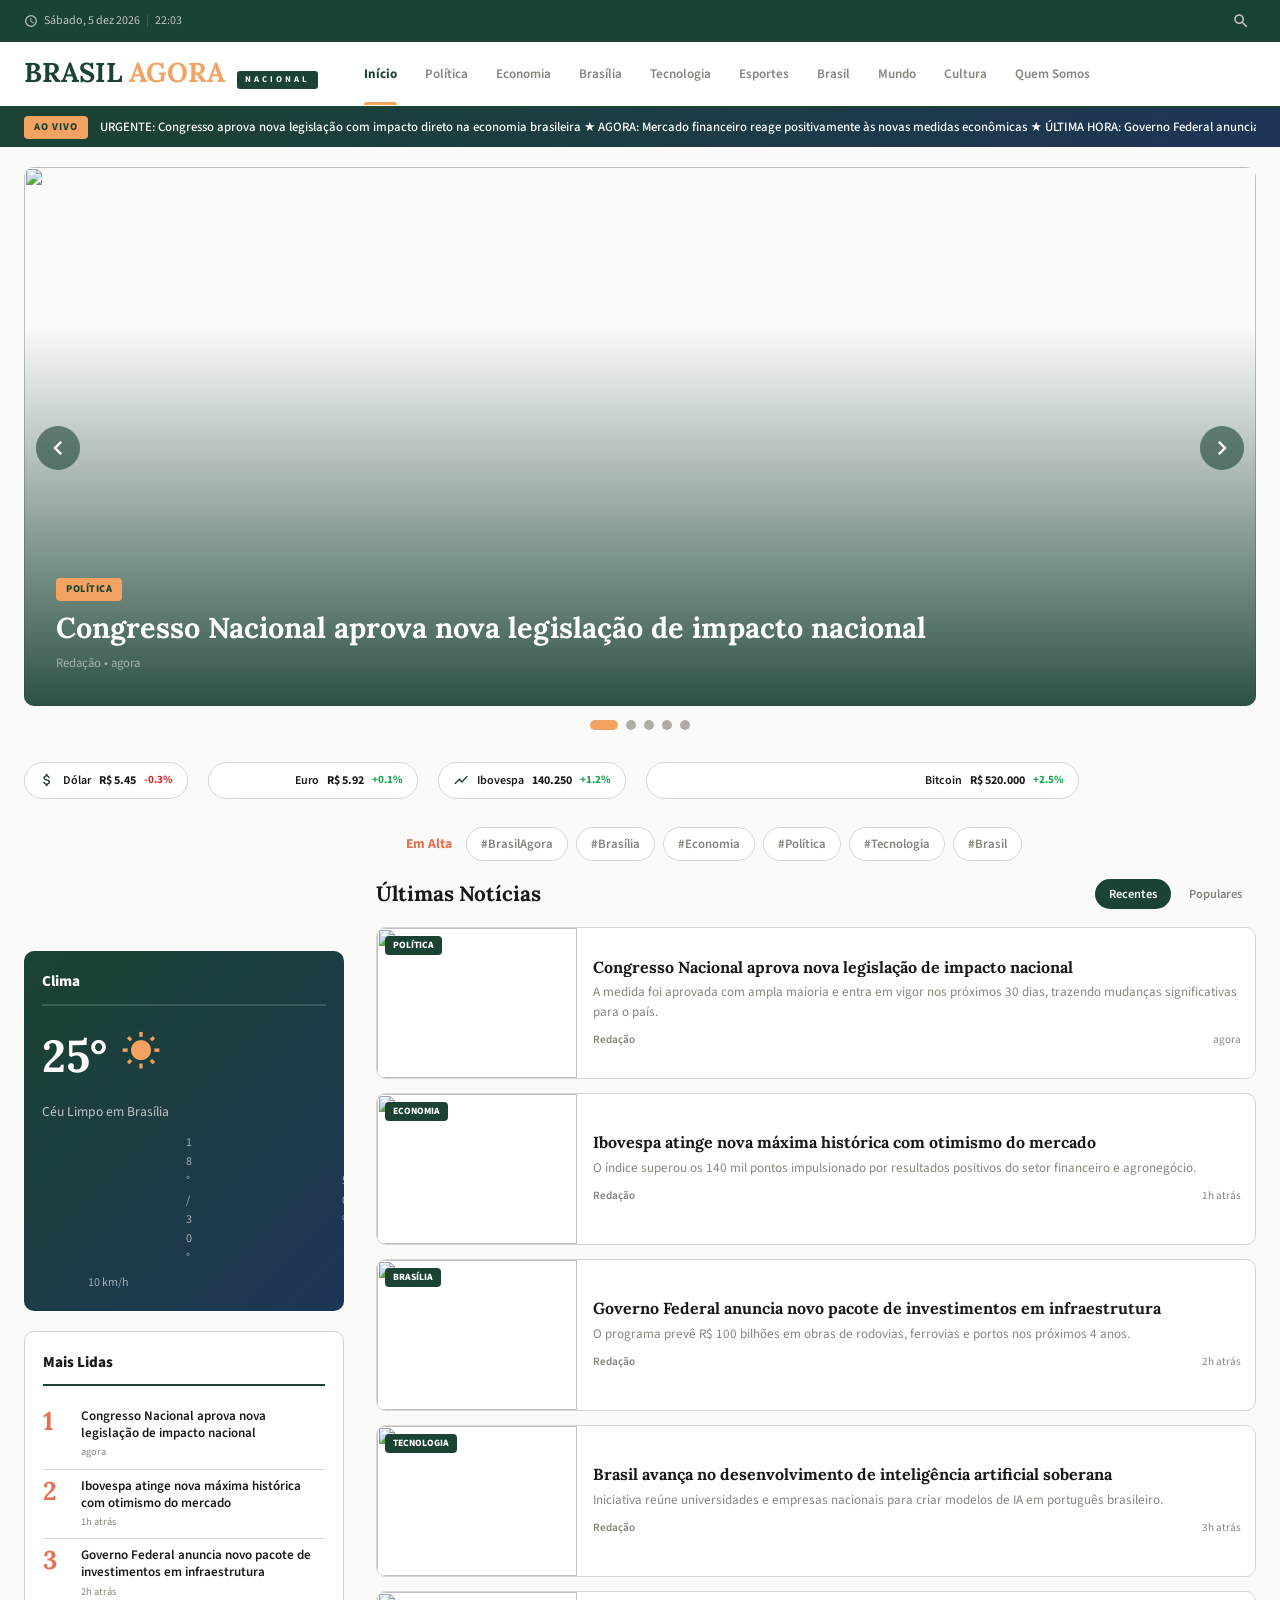
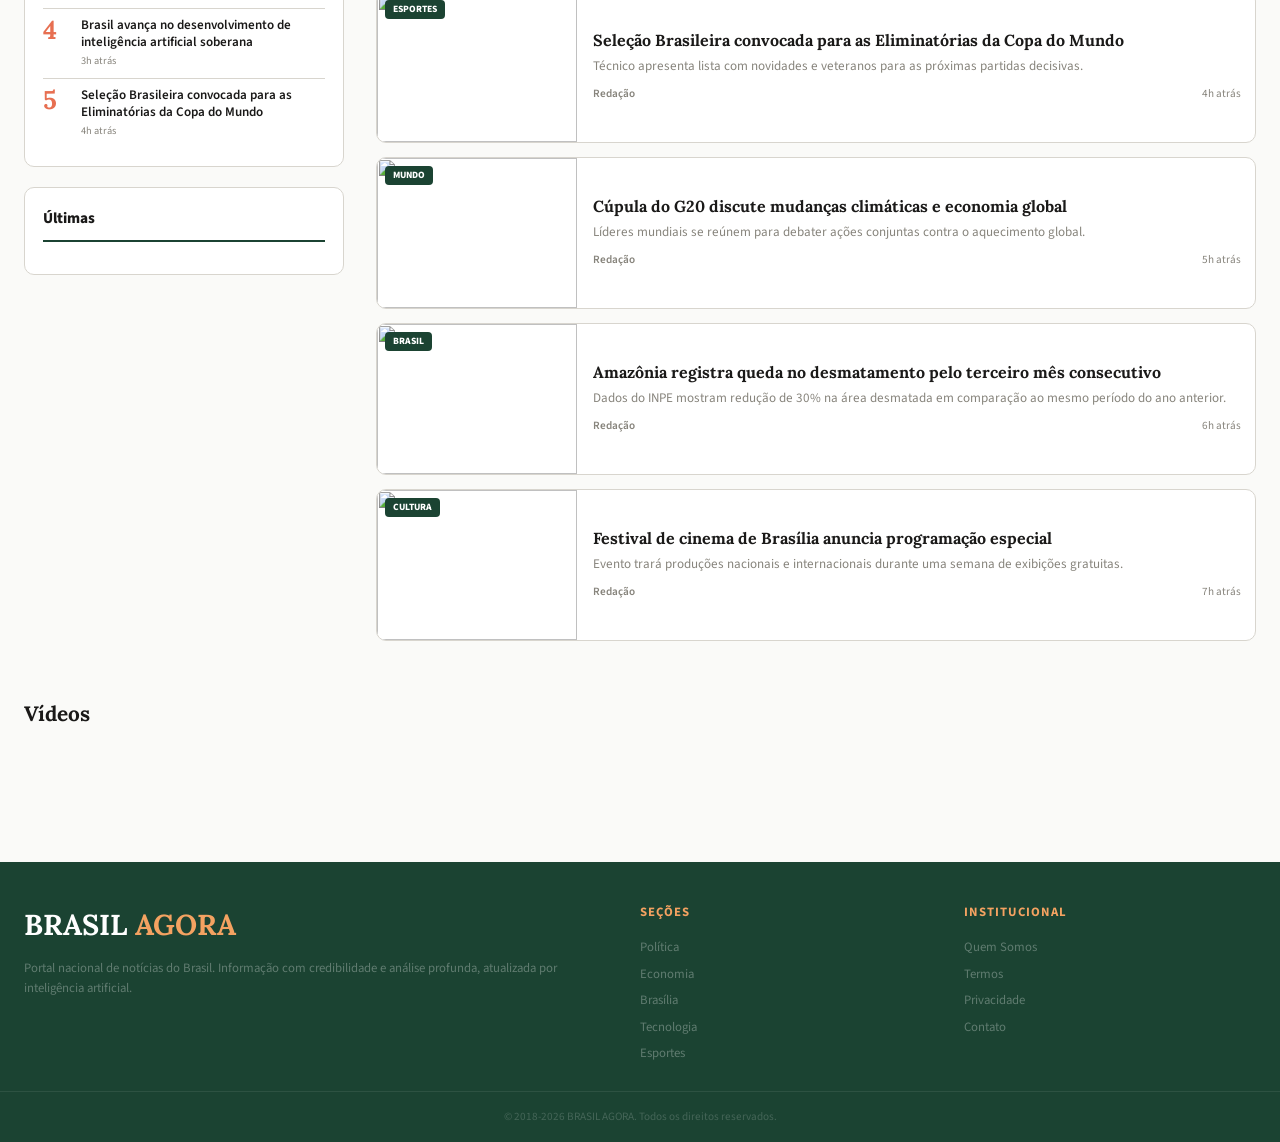
==== index.html @ 1242ff08 "BRASIL AGORA — Portal nacional de notícias completo com backend automatizado" ====
<!DOCTYPE html>
<html lang="pt-BR" data-theme="light">
<head>
    <meta charset="UTF-8">
    <meta name="viewport" content="width=device-width, initial-scale=1.0">
    <title>BRASIL AGORA — Portal Nacional de Notícias</title>
    <meta name="description" content="BRASIL AGORA - O portal de notícias mais completo do Brasil. Informação em tempo real de Brasília e todo o país.">

    <link rel="preconnect" href="https://fonts.googleapis.com">
    <link rel="preconnect" href="https://fonts.gstatic.com" crossorigin>
    <link href="https://fonts.googleapis.com/css2?family=Source+Sans+3:wght@300;400;500;600;700;800;900&family=Lora:wght@400;500;600;700&display=swap" rel="stylesheet">
    <link href="https://fonts.googleapis.com/icon?family=Material+Icons" rel="stylesheet">
    <link rel="stylesheet" href="css/style.css">
</head>
<body>

    <!-- LOADING -->
    <div id="loading-screen" class="loading-screen">
        <div class="loading-inner">
            <div class="loading-logo">BRASIL <span>AGORA</span></div>
            <div class="loading-subtitle">PORTAL NACIONAL</div>
            <div class="loading-spinner"></div>
        </div>
    </div>

    <!-- TOP BAR -->
    <div class="topbar">
        <div class="topbar-inner">
            <div class="topbar-left">
                <span class="material-icons" style="font-size:14px">schedule</span>
                <span id="topbar-date"></span>
                <span class="topbar-sep">|</span>
                <span id="topbar-clock"></span>
            </div>
            <div class="topbar-right">
                <button id="btn-theme" class="topbar-btn" title="Tema">
                    <span class="material-icons">contrast</span>
                </button>
                <button id="btn-search-open" class="topbar-btn" title="Buscar">
                    <span class="material-icons">search</span>
                </button>
            </div>
        </div>
    </div>

    <!-- HEADER -->
    <header class="header">
        <div class="header-inner">
            <a href="/" class="brand">
                <span class="brand-name">BRASIL <span>AGORA</span></span>
                <span class="brand-tag">NACIONAL</span>
            </a>
            <nav class="nav-cats" id="nav-cats">
                <a href="#" class="nav-cat active" data-category="todas">Início</a>
                <a href="#" class="nav-cat" data-category="politica">Política</a>
                <a href="#" class="nav-cat" data-category="economia">Economia</a>
                <a href="#" class="nav-cat" data-category="brasilia">Brasília</a>
                <a href="#" class="nav-cat" data-category="tecnologia">Tecnologia</a>
                <a href="#" class="nav-cat" data-category="esportes">Esportes</a>
                <a href="#" class="nav-cat" data-category="brasil">Brasil</a>
                <a href="#" class="nav-cat" data-category="internacional">Mundo</a>
                <a href="#" class="nav-cat" data-category="eventos">Cultura</a>
                <a href="sobre.html" class="nav-cat nav-sobre">Quem Somos</a>
            </nav>
            <button class="nav-mobile-toggle" id="nav-mobile-toggle">
                <span class="material-icons">menu</span>
            </button>
        </div>
    </header>

    <!-- READING PROGRESS -->
    <div class="reading-bar" id="reading-bar"></div>

    <!-- BREAKING TICKER -->
    <div class="ticker" id="ticker">
        <span class="ticker-badge">AO VIVO</span>
        <div class="ticker-scroll">
            <div class="ticker-text" id="ticker-text"></div>
        </div>
    </div>

    <!-- SEARCH OVERLAY -->
    <div class="search-modal" id="search-modal">
        <div class="search-modal-box">
            <div class="search-field">
                <span class="material-icons">search</span>
                <input type="text" id="search-input" placeholder="O que você procura?" autocomplete="off">
                <button id="search-close" class="search-close-btn"><span class="material-icons">close</span></button>
            </div>
            <div class="search-results" id="search-results"></div>
        </div>
    </div>

    <!-- MAIN -->
    <main class="main">

        <!-- HERO CAROUSEL -->
        <section class="hero-carousel-wrap" id="hero-carousel-wrap">
            <div class="hero-carousel" id="hero-carousel"></div>
            <button class="hero-arrow hero-arrow-left" id="hero-prev"><span class="material-icons">chevron_left</span></button>
            <button class="hero-arrow hero-arrow-right" id="hero-next"><span class="material-icons">chevron_right</span></button>
            <div class="hero-dots" id="hero-dots"></div>
        </section>

        <!-- COTAÇÕES INLINE -->
        <section class="quotes-bar" id="quotes-bar">
            <div class="quotes-track" id="quotes-track"></div>
        </section>

        <!-- TRENDING PILLS -->
        <section class="trending" id="trending-section">
            <h3 class="trending-title"><span class="material-icons">local_fire_department</span> Em Alta</h3>
            <div class="trending-pills" id="trending-pills"></div>
        </section>

        <!-- TWO COLUMN LAYOUT -->
        <div class="layout">
            <div class="col-news">
                <section class="section-block" id="latest-section">
                    <div class="section-top">
                        <h2 class="section-title">Últimas Notícias</h2>
                        <div class="section-tabs" id="section-tabs">
                            <button class="stab active" data-tab="recentes">Recentes</button>
                            <button class="stab" data-tab="mais-lidas">Populares</button>
                        </div>
                    </div>
                    <div class="card-list" id="card-list"></div>
                    <button class="load-more-btn" id="load-more">Ver Mais Notícias</button>
                </section>
            </div>

            <aside class="col-side">
                <div class="widget weather-box" id="weather-box"></div>
                <div class="widget top-list" id="top-list">
                    <h3 class="widget-title">Mais Lidas</h3>
                    <div id="top-list-items"></div>
                </div>
                <div class="widget side-news-box" id="side-news-box">
                    <h3 class="widget-title">Últimas</h3>
                    <div id="side-news-items"></div>
                </div>
            </aside>
        </div>

        <!-- FULL WIDTH: categorias, vídeos -->
        <div class="full-sections">
            <section class="section-block cat-block" id="block-politica">
                <div class="section-top"><h2 class="section-title"><span class="dot" style="background:#C0392B"></span> Política</h2></div>
                <div class="card-row" data-cat="politica"></div>
            </section>
            <section class="section-block cat-block" id="block-economia">
                <div class="section-top"><h2 class="section-title"><span class="dot" style="background:#27AE60"></span> Economia</h2></div>
                <div class="card-row" data-cat="economia"></div>
            </section>
            <section class="section-block cat-block" id="block-brasilia">
                <div class="section-top"><h2 class="section-title"><span class="dot" style="background:#2980B9"></span> Brasília</h2></div>
                <div class="card-row" data-cat="brasilia"></div>
            </section>
            <section class="section-block cat-block" id="block-tecnologia">
                <div class="section-top"><h2 class="section-title"><span class="dot" style="background:#8E44AD"></span> Tecnologia</h2></div>
                <div class="card-row" data-cat="tecnologia"></div>
            </section>
            <section class="section-block cat-block" id="block-esportes">
                <div class="section-top"><h2 class="section-title"><span class="dot" style="background:#E67E22"></span> Esportes</h2></div>
                <div class="card-row" data-cat="esportes"></div>
            </section>
            <section class="section-block cat-block" id="block-brasil">
                <div class="section-top"><h2 class="section-title"><span class="dot" style="background:#1B4332"></span> Brasil</h2></div>
                <div class="card-row" data-cat="brasil"></div>
            </section>
            <section class="section-block cat-block" id="block-internacional">
                <div class="section-top"><h2 class="section-title"><span class="dot" style="background:#34495E"></span> Mundo</h2></div>
                <div class="card-row" data-cat="internacional"></div>
            </section>

            <section class="section-block" id="video-section">
                <div class="section-top"><h2 class="section-title">Vídeos</h2></div>
                <div class="video-row" id="video-row"></div>
            </section>
        </div>
    </main>

    <!-- SHARE -->
    <div class="share-overlay" id="share-overlay">
        <div class="share-box">
            <h3>Compartilhar</h3>
            <div class="share-grid">
                <button class="share-item" data-p="whatsapp" style="background:#25D366"><span class="material-icons">chat</span> WhatsApp</button>
                <button class="share-item" data-p="twitter" style="background:#1DA1F2"><span class="material-icons">tag</span> Twitter</button>
                <button class="share-item" data-p="facebook" style="background:#1877F2"><span class="material-icons">thumb_up</span> Facebook</button>
                <button class="share-item" data-p="copy" style="background:#555"><span class="material-icons">content_copy</span> Copiar</button>
            </div>
            <button class="share-x" id="share-x"><span class="material-icons">close</span></button>
        </div>
    </div>

    <!-- VIDEO MODAL -->
    <div class="vmodal" id="vmodal">
        <button class="vmodal-x" id="vmodal-x"><span class="material-icons">close</span></button>
        <div class="vmodal-frame" id="vmodal-frame"></div>
        <h3 class="vmodal-title" id="vmodal-title"></h3>
    </div>

    <!-- DETAIL MODAL -->
    <div class="detail-overlay" id="detail-overlay"></div>

    <!-- FOOTER -->
    <footer class="footer">
        <div class="footer-inner">
            <div class="footer-col brand-col">
                <div class="footer-brand">BRASIL <span>AGORA</span></div>
                <p>Portal nacional de notícias do Brasil. Informação com credibilidade e análise profunda, atualizada por inteligência artificial.</p>
            </div>
            <div class="footer-col">
                <h4>Seções</h4>
                <a href="#" data-category="politica">Política</a>
                <a href="#" data-category="economia">Economia</a>
                <a href="#" data-category="brasilia">Brasília</a>
                <a href="#" data-category="tecnologia">Tecnologia</a>
                <a href="#" data-category="esportes">Esportes</a>
            </div>
            <div class="footer-col">
                <h4>Institucional</h4>
                <a href="sobre.html">Quem Somos</a>
                <a href="sobre.html">Termos</a>
                <a href="sobre.html">Privacidade</a>
                <a href="sobre.html">Contato</a>
            </div>
        </div>
        <div class="footer-bottom">&copy; 2018-2026 BRASIL AGORA. Todos os direitos reservados.</div>
    </footer>

    <!-- TOAST -->
    <div class="toast-box" id="toast-box"></div>

    <script src="js/news-data.js"></script>
    <script src="js/main.js"></script>
</body>
</html>
---- css/style.css ----
/* ============================================
   BRASIL AGORA — National Prestige Design
   Layout magazine premium, sofisticado e elegante
   Fontes: Source Sans 3 + Lora (únicas deste portal)
   ============================================ */

:root {
    --green: #1B4332;
    --green-light: #2D6A4F;
    --amber: #F4A261;
    --amber-dark: #E76F51;
    --deep-blue: #1D3557;
    --deep-blue-light: #264653;
    --gold: #D4A843;
    --white: #FFFFFF;
    --off-white: #FAFAF8;
    --gray-100: #F0EFEB;
    --gray-200: #D8D5CE;
    --gray-300: #B0ADA5;
    --gray-400: #87847C;
    --gray-500: #5F5D56;
    --gray-600: #434240;
    --gray-700: #2C2B2A;
    --gray-800: #1A1918;
    --gray-900: #0D0D0C;
    --bg: var(--off-white);
    --bg-card: var(--white);
    --text: var(--gray-800);
    --text-muted: var(--gray-400);
    --border: var(--gray-200);
    --accent: var(--green);
    --accent-light: var(--amber);
    --shadow-sm: 0 1px 3px rgba(27,67,50,0.06);
    --shadow-md: 0 4px 20px rgba(27,67,50,0.08);
    --shadow-lg: 0 12px 40px rgba(27,67,50,0.12);
    --radius: 10px;
    --radius-sm: 6px;
    --font: 'Source Sans 3', system-ui, sans-serif;
    --font-display: 'Lora', Georgia, serif;
    --ease: cubic-bezier(0.4, 0, 0.2, 1);
    --max-w: 1320px;
}

[data-theme="dark"] {
    --bg: #0C0F0D;
    --bg-card: #151A17;
    --text: #E0E4E1;
    --text-muted: #6B7A6F;
    --border: #243028;
    --off-white: #0F1411;
    --gray-100: #1A211C;
}

*, *::before, *::after { box-sizing: border-box; margin: 0; padding: 0; }
html { scroll-behavior: smooth; overflow-x: hidden; }
body { font-family: var(--font); background: var(--bg); color: var(--text); line-height: 1.6; -webkit-font-smoothing: antialiased; overflow-x: hidden; }
a { color: inherit; text-decoration: none; }
img { max-width: 100%; display: block; }
button { cursor: pointer; border: none; background: none; font-family: inherit; }
ul { list-style: none; }

/* === LOADING === */
.loading-screen {
    position: fixed; inset: 0; z-index: 9999;
    background: linear-gradient(135deg, var(--green), var(--deep-blue));
    display: flex; align-items: center; justify-content: center;
    transition: opacity 0.4s, visibility 0.4s;
}
.loading-screen.hidden { opacity: 0; visibility: hidden; }
.loading-inner { text-align: center; }
.loading-logo { font-family: var(--font-display); font-size: 2.8rem; font-weight: 700; color: var(--white); letter-spacing: 1px; }
.loading-logo span { color: var(--amber); }
.loading-subtitle { color: rgba(255,255,255,0.5); font-size: 0.75rem; letter-spacing: 5px; text-transform: uppercase; margin-top: 2px; }
.loading-spinner {
    width: 32px; height: 32px; border: 3px solid rgba(255,255,255,0.1);
    border-top-color: var(--amber); border-radius: 50%;
    margin: 24px auto 0; animation: spin 0.8s linear infinite;
}
@keyframes spin { to { transform: rotate(360deg); } }

/* === TOPBAR === */
.topbar { background: var(--green); color: rgba(255,255,255,0.7); font-size: 0.75rem; padding: 6px 0; }
.topbar-inner { max-width: var(--max-w); margin: 0 auto; padding: 0 24px; display: flex; justify-content: space-between; align-items: center; }
.topbar-left { display: flex; align-items: center; gap: 6px; }
.topbar-sep { opacity: 0.3; }
.topbar-right { display: flex; gap: 2px; }
.topbar-btn { width: 30px; height: 30px; border-radius: 6px; display: flex; align-items: center; justify-content: center; color: rgba(255,255,255,0.7); transition: 0.2s; }
.topbar-btn:hover { background: rgba(255,255,255,0.1); color: var(--amber); }
.topbar-btn .material-icons { font-size: 18px; }

/* === HEADER === */
.header { background: var(--bg-card); border-bottom: 2px solid var(--green); position: sticky; top: 0; z-index: 100; }
.header-inner { max-width: var(--max-w); width: 100%; margin: 0 auto; padding: 0 24px; display: flex; align-items: center; gap: 32px; height: 64px; overflow: hidden; }
.brand { display: flex; align-items: baseline; gap: 4px; flex-shrink: 0; }
.brand-name { font-family: var(--font-display); font-size: 1.7rem; font-weight: 700; color: var(--green); line-height: 1; }
.brand-name span { color: var(--amber); }
.brand-tag { font-size: 0.55rem; color: var(--text-muted); text-transform: uppercase; letter-spacing: 3px; margin-left: 8px; background: var(--green); color: white; padding: 2px 8px; border-radius: 3px; font-weight: 700; }

.nav-cats { display: flex; gap: 0; overflow-x: auto; scrollbar-width: none; flex: 1; }
.nav-cats::-webkit-scrollbar { display: none; }
.nav-cat {
    padding: 20px 14px; font-size: 0.82rem; font-weight: 600; color: var(--text-muted);
    white-space: nowrap; position: relative; transition: color 0.2s;
}
.nav-cat::after { content: ''; position: absolute; bottom: 0; left: 14px; right: 14px; height: 3px; background: var(--amber); border-radius: 3px 3px 0 0; transform: scaleX(0); transition: transform 0.2s; }
.nav-cat:hover { color: var(--text); }
.nav-cat.active { color: var(--green); font-weight: 700; }
.nav-cat.active::after { transform: scaleX(1); }

.nav-mobile-toggle { display: none; color: var(--text); }
.nav-mobile-toggle .material-icons { font-size: 28px; }

/* === READING BAR === */
.reading-bar { position: fixed; top: 0; left: 0; height: 3px; z-index: 200; background: linear-gradient(90deg, var(--green), var(--amber)); width: 0; transition: width 0.05s; }

/* === TICKER === */
.ticker {
    background: linear-gradient(90deg, var(--green), var(--deep-blue)); display: flex; align-items: center; gap: 12px;
    padding: 8px 24px; overflow: hidden; max-width: 100vw; width: 100%;
}
.ticker-badge {
    background: var(--amber); color: var(--green); padding: 3px 10px; border-radius: 4px;
    font-size: 0.65rem; font-weight: 800; letter-spacing: 1px; flex-shrink: 0;
    animation: pulse 2s infinite;
}
@keyframes pulse { 0%,100% { opacity:1 } 50% { opacity:0.6 } }
.ticker-scroll { overflow: hidden; flex: 1; }
.ticker-text { white-space: nowrap; color: white; font-size: 0.8rem; font-weight: 500; animation: scroll 25s linear infinite; }
@keyframes scroll { 0% { transform: translateX(100%); } 100% { transform: translateX(-100%); } }

/* === SEARCH === */
.search-modal { position: fixed; inset: 0; z-index: 2000; background: rgba(12,15,13,0.92); backdrop-filter: blur(12px); display: none; padding-top: 100px; }
.search-modal.open { display: block; }
.search-modal-box { max-width: 600px; margin: 0 auto; padding: 0 20px; }
.search-field { display: flex; align-items: center; gap: 10px; background: rgba(255,255,255,0.08); border: 2px solid var(--amber); border-radius: var(--radius); padding: 14px 18px; }
.search-field .material-icons { color: var(--amber); }
.search-field input { flex: 1; background: none; border: none; outline: none; color: white; font-size: 1.1rem; font-family: var(--font); }
.search-field input::placeholder { color: rgba(255,255,255,0.3); }
.search-close-btn { color: rgba(255,255,255,0.5); }
.search-results { margin-top: 16px; }
.search-results .sr-item { padding: 12px; border-radius: var(--radius-sm); color: white; cursor: pointer; transition: 0.2s; }
.search-results .sr-item:hover { background: rgba(244,162,97,0.12); }
.search-results .sr-item h4 { font-size: 0.9rem; }
.search-results .sr-item p { font-size: 0.75rem; opacity: 0.4; margin-top: 2px; }

/* === HERO CAROUSEL === */
.hero-carousel-wrap {
    max-width: var(--max-w); margin: 20px auto; padding: 0 24px; position: relative;
}
.hero-carousel { position: relative; border-radius: var(--radius); overflow: hidden; }
.hero-slide {
    display: none; position: relative; aspect-ratio: 16/7; cursor: pointer;
}
.hero-slide.active { display: block; }
.hero-slide img { width: 100%; height: 100%; object-fit: cover; }
.hero-slide-overlay {
    position: absolute; inset: 0;
    background: linear-gradient(transparent 30%, rgba(27,67,50,0.92));
    display: flex; flex-direction: column; justify-content: flex-end; padding: 32px;
}
.hero-slide-badge { display: inline-block; background: var(--amber); color: var(--green); padding: 3px 10px; border-radius: 4px; font-size: 0.65rem; font-weight: 800; text-transform: uppercase; letter-spacing: 0.5px; margin-bottom: 10px; width: fit-content; }
.hero-slide-title { color: white; font-family: var(--font-display); font-size: 1.8rem; font-weight: 700; line-height: 1.2; margin-bottom: 8px; }
.hero-slide-meta { color: rgba(255,255,255,0.5); font-size: 0.8rem; }
.hero-arrow {
    position: absolute; top: 50%; transform: translateY(-50%);
    background: rgba(27,67,50,0.6); color: white; border: none; border-radius: 50%;
    width: 44px; height: 44px; display: flex; align-items: center; justify-content: center;
    cursor: pointer; z-index: 5; transition: 0.2s;
}
.hero-arrow:hover { background: rgba(27,67,50,0.9); }
.hero-arrow-left { left: 36px; }
.hero-arrow-right { right: 36px; }
.hero-arrow .material-icons { font-size: 28px; }
.hero-dots { display: flex; justify-content: center; gap: 8px; margin-top: 14px; }
.hero-dot { width: 10px; height: 10px; border-radius: 50%; background: var(--gray-300); cursor: pointer; transition: 0.2s; }
.hero-dot.active { background: var(--amber); width: 28px; border-radius: 5px; }

/* === QUOTES BAR === */
.quotes-bar { max-width: var(--max-w); margin: 0 auto; padding: 12px 24px; overflow: hidden; width: 100%; }
.quotes-track { display: flex; gap: 20px; overflow-x: auto; scrollbar-width: none; }
.quotes-track::-webkit-scrollbar { display: none; }
.q-item { display: flex; align-items: center; gap: 8px; white-space: nowrap; flex-shrink: 0; background: var(--bg-card); border: 1px solid var(--border); padding: 8px 14px; border-radius: 50px; }
.q-item .material-icons { font-size: 16px; color: var(--green); }
.q-name { font-size: 0.75rem; font-weight: 600; }
.q-val { font-size: 0.75rem; font-weight: 700; }
.q-var { font-size: 0.7rem; font-weight: 700; }
.q-var.up { color: #16a34a; }
.q-var.down { color: #dc2626; }

/* === TRENDING === */
.trending { max-width: var(--max-w); width: 100%; margin: 0 auto; padding: 16px 24px; display: flex; align-items: center; gap: 14px; flex-wrap: wrap; overflow: hidden; }
.trending-title { font-size: 0.85rem; font-weight: 700; display: flex; align-items: center; gap: 4px; color: var(--amber-dark); white-space: nowrap; }
.trending-title .material-icons { font-size: 18px; }
.trending-pills { display: flex; gap: 8px; flex-wrap: wrap; }
.t-pill { background: var(--bg-card); border: 1px solid var(--border); padding: 6px 14px; border-radius: 50px; font-size: 0.8rem; font-weight: 600; color: var(--text-muted); cursor: pointer; transition: 0.2s; }
.t-pill:hover { border-color: var(--green); color: var(--green); }

/* === LAYOUT === */
.layout { max-width: var(--max-w); width: 100%; margin: 0 auto; padding: 0 24px 20px; display: grid; grid-template-columns: 320px 1fr; gap: 32px; overflow: hidden; }
.col-news { order: 2; min-width: 0; overflow: hidden; }
.col-side { order: 1; min-width: 0; overflow: hidden; }

.full-sections { max-width: var(--max-w); width: 100%; margin: 0 auto; padding: 0 24px 40px; overflow: hidden; }

/* === SECTION BLOCKS === */
.section-block { margin-bottom: 36px; overflow: hidden; }
.section-top { display: flex; justify-content: space-between; align-items: center; margin-bottom: 16px; }
.section-title { font-family: var(--font-display); font-size: 1.3rem; font-weight: 700; display: flex; align-items: center; gap: 8px; }
.dot { width: 10px; height: 10px; border-radius: 50%; display: inline-block; }

.section-tabs { display: flex; gap: 4px; }
.stab { padding: 6px 14px; border-radius: 50px; font-size: 0.78rem; font-weight: 600; color: var(--text-muted); transition: 0.2s; }
.stab.active { background: var(--green); color: white; }
.stab:hover:not(.active) { background: var(--gray-100); }

/* === CARD LIST (vertical) === */
.card-list { display: flex; flex-direction: column; gap: 14px; }
.card-h {
    display: grid; grid-template-columns: 200px 1fr; gap: 16px;
    background: var(--bg-card); border: 1px solid var(--border); border-radius: var(--radius);
    overflow: hidden; transition: box-shadow 0.3s var(--ease), transform 0.3s var(--ease);
    cursor: pointer;
}
.card-h:hover { box-shadow: var(--shadow-md); transform: translateY(-2px); }
.card-h-img { aspect-ratio: 4/3; overflow: hidden; position: relative; }
.card-h-img img { width: 100%; height: 100%; object-fit: cover; transition: transform 0.4s; }
.card-h:hover .card-h-img img { transform: scale(1.05); }
.card-h-badge { position: absolute; top: 8px; left: 8px; background: var(--green); color: white; padding: 2px 8px; border-radius: 4px; font-size: 0.6rem; font-weight: 800; text-transform: uppercase; }
.card-h-body { padding: 14px 14px 14px 0; display: flex; flex-direction: column; justify-content: center; }
.card-h-title { font-family: var(--font-display); font-size: 1rem; font-weight: 700; line-height: 1.3; margin-bottom: 6px; display: -webkit-box; -webkit-line-clamp: 2; -webkit-box-orient: vertical; overflow: hidden; }
.card-h-excerpt { font-size: 0.82rem; color: var(--text-muted); line-height: 1.5; display: -webkit-box; -webkit-line-clamp: 2; -webkit-box-orient: vertical; overflow: hidden; margin-bottom: 8px; }
.card-h-meta { font-size: 0.7rem; color: var(--text-muted); display: flex; justify-content: space-between; }
.card-h-meta .author { font-weight: 600; }
.card-h-share { position: absolute; top: 8px; right: 8px; width: 28px; height: 28px; border-radius: 50%; background: rgba(0,0,0,0.4); color: white; display: flex; align-items: center; justify-content: center; opacity: 0; transition: 0.2s; }
.card-h:hover .card-h-share { opacity: 1; }
.card-h-share .material-icons { font-size: 14px; }

/* === LOAD MORE === */
.load-more-btn { width: 100%; padding: 12px; background: var(--bg-card); border: 2px solid var(--border); border-radius: var(--radius-sm); font-weight: 600; color: var(--green); margin-top: 16px; transition: 0.2s; }
.load-more-btn:hover { border-color: var(--green); background: var(--green); color: white; }

/* === CARD ROW (horizontal scroll) === */
.card-row { display: flex; gap: 14px; overflow-x: auto; scrollbar-width: none; padding-bottom: 4px; max-width: 100%; }
.card-row::-webkit-scrollbar { display: none; }
.card-v {
    min-width: 240px; max-width: 240px; flex-shrink: 0;
    background: var(--bg-card); border: 1px solid var(--border);
    border-radius: var(--radius); overflow: hidden; cursor: pointer;
    transition: box-shadow 0.3s, transform 0.3s;
}
.card-v:hover { box-shadow: var(--shadow-md); transform: translateY(-3px); }
.card-v-img { aspect-ratio: 16/10; overflow: hidden; }
.card-v-img img { width: 100%; height: 100%; object-fit: cover; }
.card-v-body { padding: 12px; }
.card-v-title { font-family: var(--font-display); font-size: 0.9rem; font-weight: 700; line-height: 1.3; display: -webkit-box; -webkit-line-clamp: 2; -webkit-box-orient: vertical; overflow: hidden; margin-bottom: 6px; }
.card-v-meta { font-size: 0.7rem; color: var(--text-muted); }

/* === VIDEOS === */
.video-row { display: flex; gap: 14px; overflow-x: auto; scrollbar-width: none; max-width: 100%; }
.video-row::-webkit-scrollbar { display: none; }
.vid-card { min-width: 260px; flex-shrink: 0; position: relative; border-radius: var(--radius); overflow: hidden; cursor: pointer; aspect-ratio: 16/9; }
.vid-card img { width: 100%; height: 100%; object-fit: cover; }
.vid-play { position: absolute; top: 50%; left: 50%; transform: translate(-50%,-50%); width: 48px; height: 48px; border-radius: 50%; background: var(--amber); color: var(--green); display: flex; align-items: center; justify-content: center; transition: 0.2s; }
.vid-card:hover .vid-play { transform: translate(-50%,-50%) scale(1.1); }
.vid-dur { position: absolute; top: 8px; right: 8px; background: rgba(0,0,0,0.7); color: white; padding: 2px 6px; border-radius: 4px; font-size: 0.7rem; font-weight: 600; }
.vid-title { position: absolute; bottom: 0; left: 0; right: 0; padding: 30px 12px 10px; background: linear-gradient(transparent, rgba(0,0,0,0.85)); color: white; font-size: 0.8rem; font-weight: 600; }

/* === SIDEBAR === */
.col-side { display: flex; flex-direction: column; gap: 20px; word-break: break-word; position: sticky; top: 74px; align-self: start; }
.widget { background: var(--bg-card); border: 1px solid var(--border); border-radius: var(--radius); padding: 18px; }
.widget-title { font-size: 0.95rem; font-weight: 800; margin-bottom: 14px; padding-bottom: 10px; border-bottom: 2px solid var(--green); }

/* Weather */
.weather-box { background: linear-gradient(135deg, var(--green), var(--deep-blue)); border: none; color: white; }
.weather-box .widget-title { border-bottom-color: rgba(255,255,255,0.15); }
.w-main { display: flex; align-items: center; gap: 14px; margin-bottom: 10px; }
.w-temp { font-size: 2.8rem; font-weight: 900; font-family: var(--font-display); }
.w-icon .material-icons { font-size: 40px; color: var(--amber); }
.w-desc { font-size: 0.85rem; opacity: 0.7; margin-bottom: 10px; }
.w-details { display: grid; grid-template-columns: 1fr 1fr; gap: 6px; font-size: 0.75rem; opacity: 0.6; }
.w-details span { display: flex; align-items: center; gap: 4px; }
.w-details .material-icons { font-size: 14px; }

/* Top list */
.tl-item { display: flex; gap: 10px; padding: 8px 0; cursor: pointer; border-bottom: 1px solid var(--border); transition: 0.2s; }
.tl-item:last-child { border-bottom: none; }
.tl-item:hover { opacity: 0.7; }
.tl-rank { font-family: var(--font-display); font-size: 1.6rem; font-weight: 700; color: var(--amber-dark); min-width: 28px; line-height: 1; }
.tl-title { font-size: 0.82rem; font-weight: 600; line-height: 1.3; display: -webkit-box; -webkit-line-clamp: 2; -webkit-box-orient: vertical; overflow: hidden; }
.tl-time { font-size: 0.65rem; color: var(--text-muted); margin-top: 2px; }

/* Side news */
.side-news-item { display: flex; gap: 10px; padding: 10px 0; cursor: pointer; border-bottom: 1px solid var(--border); transition: 0.2s; }
.side-news-item:last-child { border-bottom: none; }
.side-news-item:hover { opacity: 0.7; }
.side-news-thumb { width: 72px; height: 54px; border-radius: 6px; overflow: hidden; flex-shrink: 0; }
.side-news-thumb img { width: 100%; height: 100%; object-fit: cover; }
.side-news-info { flex: 1; min-width: 0; }
.side-news-cat { font-size: 0.6rem; font-weight: 800; text-transform: uppercase; color: var(--green); letter-spacing: 0.5px; }
.side-news-title { font-size: 0.82rem; font-weight: 600; line-height: 1.3; display: -webkit-box; -webkit-line-clamp: 2; -webkit-box-orient: vertical; overflow: hidden; margin-top: 2px; }
.side-news-meta { font-size: 0.65rem; color: var(--text-muted); margin-top: 3px; }

/* === SHARE === */
.share-overlay { position: fixed; inset: 0; z-index: 2500; background: rgba(0,0,0,0.5); display: none; align-items: center; justify-content: center; }
.share-overlay.open { display: flex; }
.share-box { background: var(--bg-card); border-radius: var(--radius); padding: 24px; width: 90%; max-width: 380px; position: relative; }
.share-box h3 { font-family: var(--font-display); font-size: 1.1rem; margin-bottom: 16px; }
.share-grid { display: grid; grid-template-columns: 1fr 1fr; gap: 8px; }
.share-item { display: flex; align-items: center; justify-content: center; gap: 6px; padding: 10px; border-radius: var(--radius-sm); color: white; font-weight: 600; font-size: 0.8rem; transition: 0.2s; }
.share-item:hover { opacity: 0.85; }
.share-x { position: absolute; top: 10px; right: 10px; color: var(--text-muted); }

/* === VIDEO MODAL === */
.vmodal { position: fixed; inset: 0; z-index: 3000; background: rgba(0,0,0,0.92); display: none; align-items: center; justify-content: center; flex-direction: column; }
.vmodal.open { display: flex; }
.vmodal-x { position: absolute; top: 16px; right: 16px; color: white; }
.vmodal-frame { width: 90%; max-width: 860px; aspect-ratio: 16/9; border-radius: var(--radius); overflow: hidden; }
.vmodal-frame iframe { width: 100%; height: 100%; border: none; }
.vmodal-title { color: white; font-size: 1rem; margin-top: 12px; max-width: 860px; text-align: center; }

/* === DETAIL === */
.detail-overlay { position: fixed; inset: 0; z-index: 4000; background: rgba(0,0,0,0.6); display: none; align-items: center; justify-content: center; padding: 20px; }
.detail-overlay.open { display: flex; }

/* === FOOTER === */
.footer { background: var(--green); color: rgba(255,255,255,0.6); margin-top: 40px; padding: 40px 0 0; }
.footer-inner { max-width: var(--max-w); margin: 0 auto; padding: 0 24px; display: grid; grid-template-columns: 2fr 1fr 1fr; gap: 32px; padding-bottom: 24px; border-bottom: 1px solid rgba(255,255,255,0.08); overflow: hidden; }
.footer-inner > * { min-width: 0; }
.footer-brand { font-family: var(--font-display); font-size: 1.8rem; font-weight: 700; color: white; margin-bottom: 10px; }
.footer-brand span { color: var(--amber); }
.brand-col p { font-size: 0.8rem; line-height: 1.6; opacity: 0.5; }
.footer-col h4 { color: var(--amber); font-size: 0.8rem; font-weight: 700; text-transform: uppercase; letter-spacing: 1px; margin-bottom: 12px; }
.footer-col a { display: block; font-size: 0.8rem; padding: 3px 0; opacity: 0.5; transition: 0.2s; }
.footer-col a:hover { opacity: 1; color: var(--amber); }
.footer-bottom { text-align: center; padding: 16px 24px; font-size: 0.7rem; opacity: 0.3; }

/* === TOAST === */
.toast-box { position: fixed; bottom: 20px; right: 20px; z-index: 5000; overflow: hidden; }
.toast { background: var(--green); color: white; padding: 12px 18px; border-radius: var(--radius-sm); margin-top: 6px; font-size: 0.82rem; border-left: 4px solid var(--amber); box-shadow: var(--shadow-lg); animation: fadeIn 0.3s; }
.toast.out { animation: fadeOut 0.3s forwards; }
@keyframes fadeIn { from { transform: translateX(100%); opacity: 0; } }
@keyframes fadeOut { to { transform: translateX(100%); opacity: 0; } }

/* === RESPONSIVE === */
@media (max-width: 1024px) {
    .layout { grid-template-columns: 1fr; }
    .col-news { order: 1; }
    .col-side { order: 2; display: grid; grid-template-columns: 1fr 1fr; gap: 14px; }
    .hero-slide-title { font-size: 1.4rem; }
    .footer-inner { grid-template-columns: 1fr; gap: 20px; }
}

@media (max-width: 768px) {
    .hero-slide { aspect-ratio: 16/9; }
    .hero-slide-title { font-size: 1.2rem; }
    .hero-arrow { width: 36px; height: 36px; }
    .hero-arrow .material-icons { font-size: 22px; }
    .hero-arrow-left { left: 28px; }
    .hero-arrow-right { right: 28px; }
    .col-side { grid-template-columns: 1fr; }
    .card-h { grid-template-columns: 130px 1fr; }
    .card-h-title { font-size: 0.9rem; }
    .header-inner { gap: 12px; }
    .nav-cats { display: none; }
    .nav-cats.open { display: flex; position: absolute; top: 64px; left: 0; right: 0; background: var(--bg-card); border-bottom: 2px solid var(--green); flex-direction: column; padding: 10px; z-index: 99; box-shadow: var(--shadow-md); }
    .nav-mobile-toggle { display: block; margin-left: auto; }
    .brand-tag { display: none; }
}

@media (max-width: 480px) {
    .card-h { grid-template-columns: 100px 1fr; }
    .hero-carousel-wrap { padding: 0 14px; margin: 14px auto; }
    .layout { padding: 0 14px 40px; }
    .topbar-inner, .header-inner { padding: 0 14px; }
}
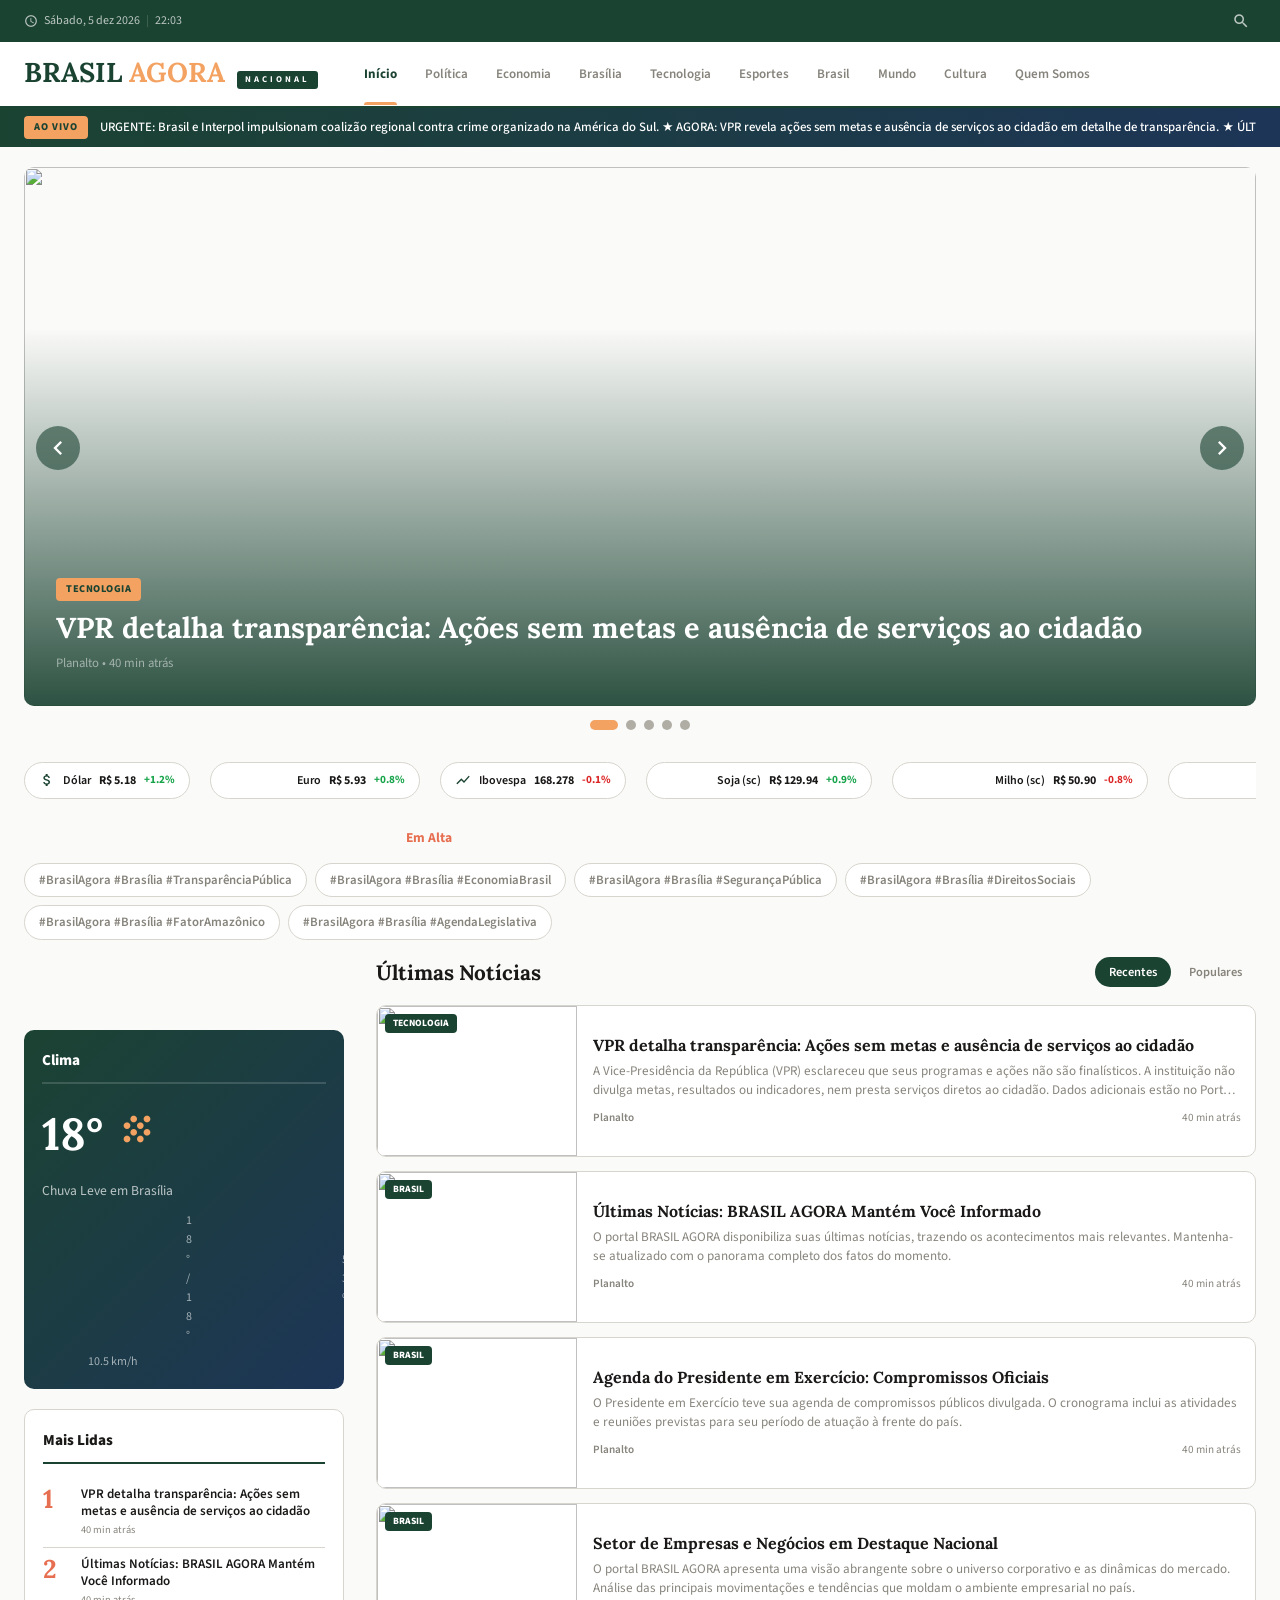
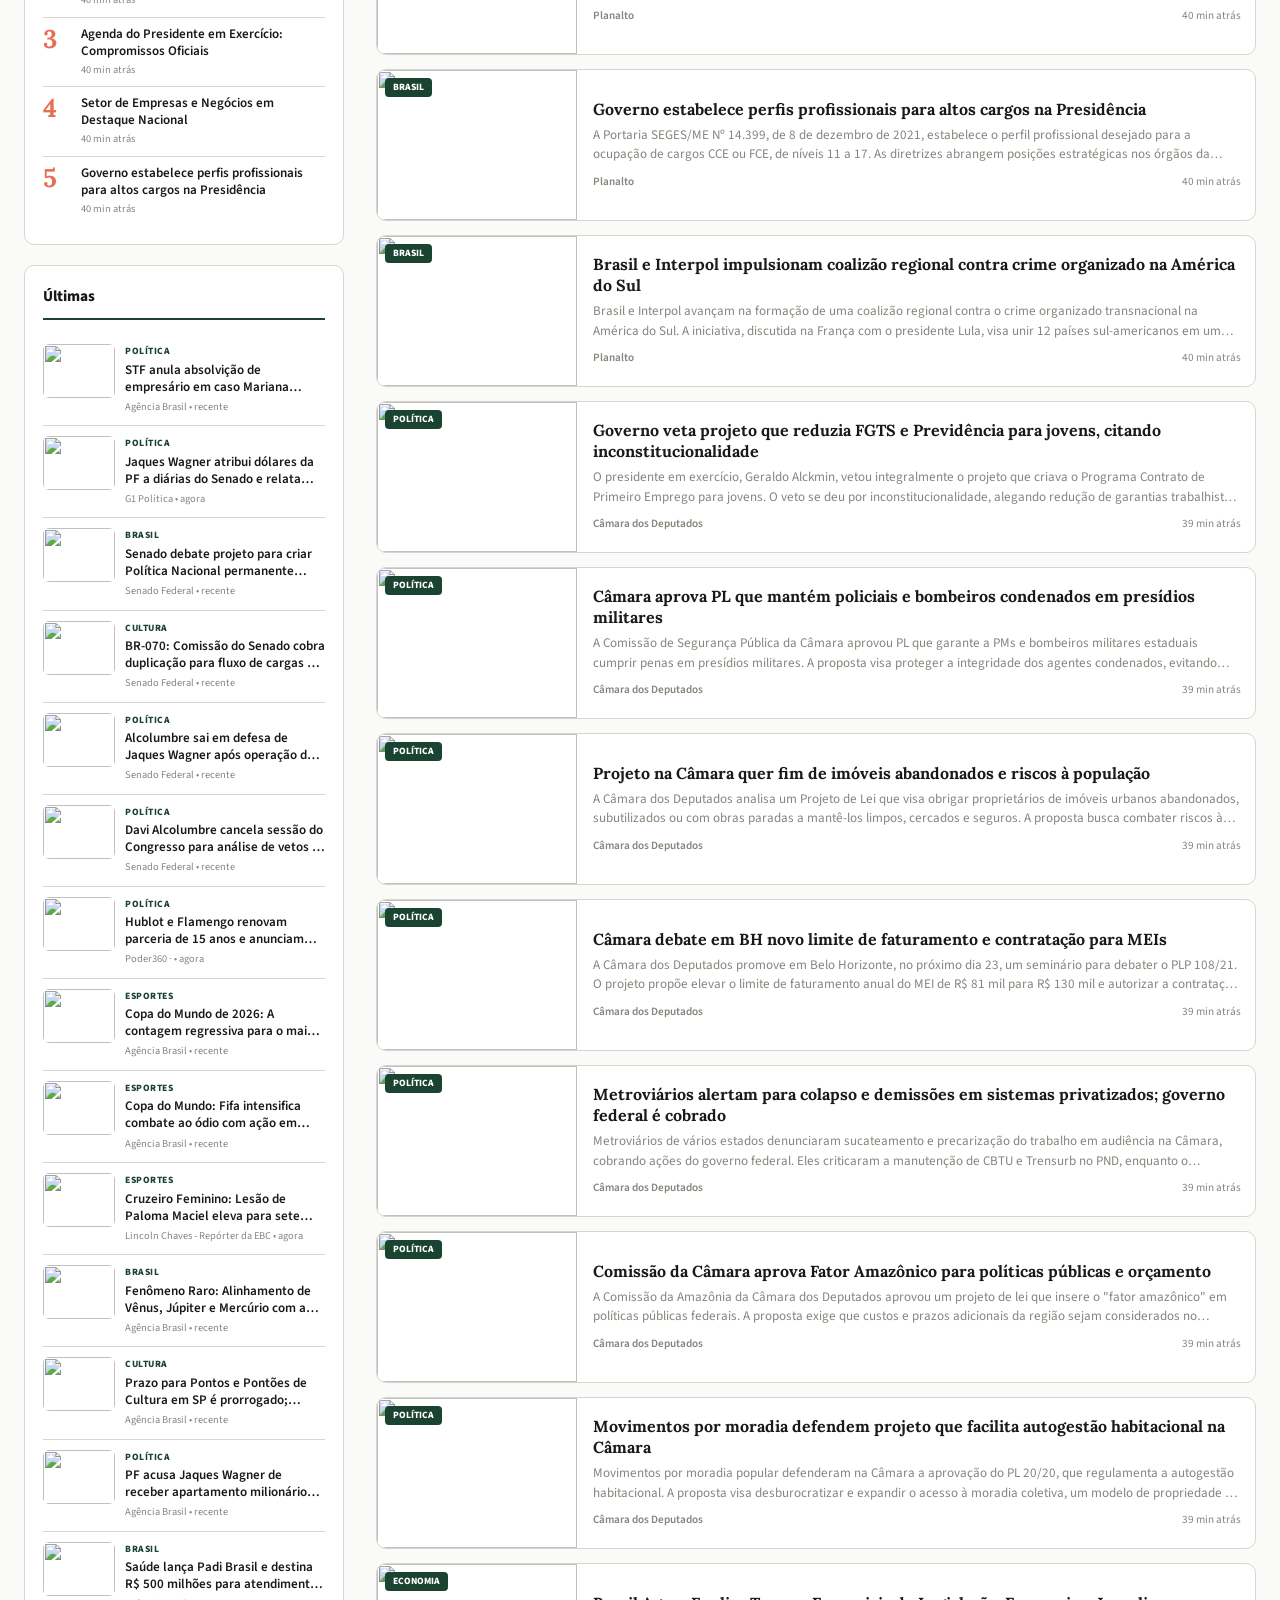
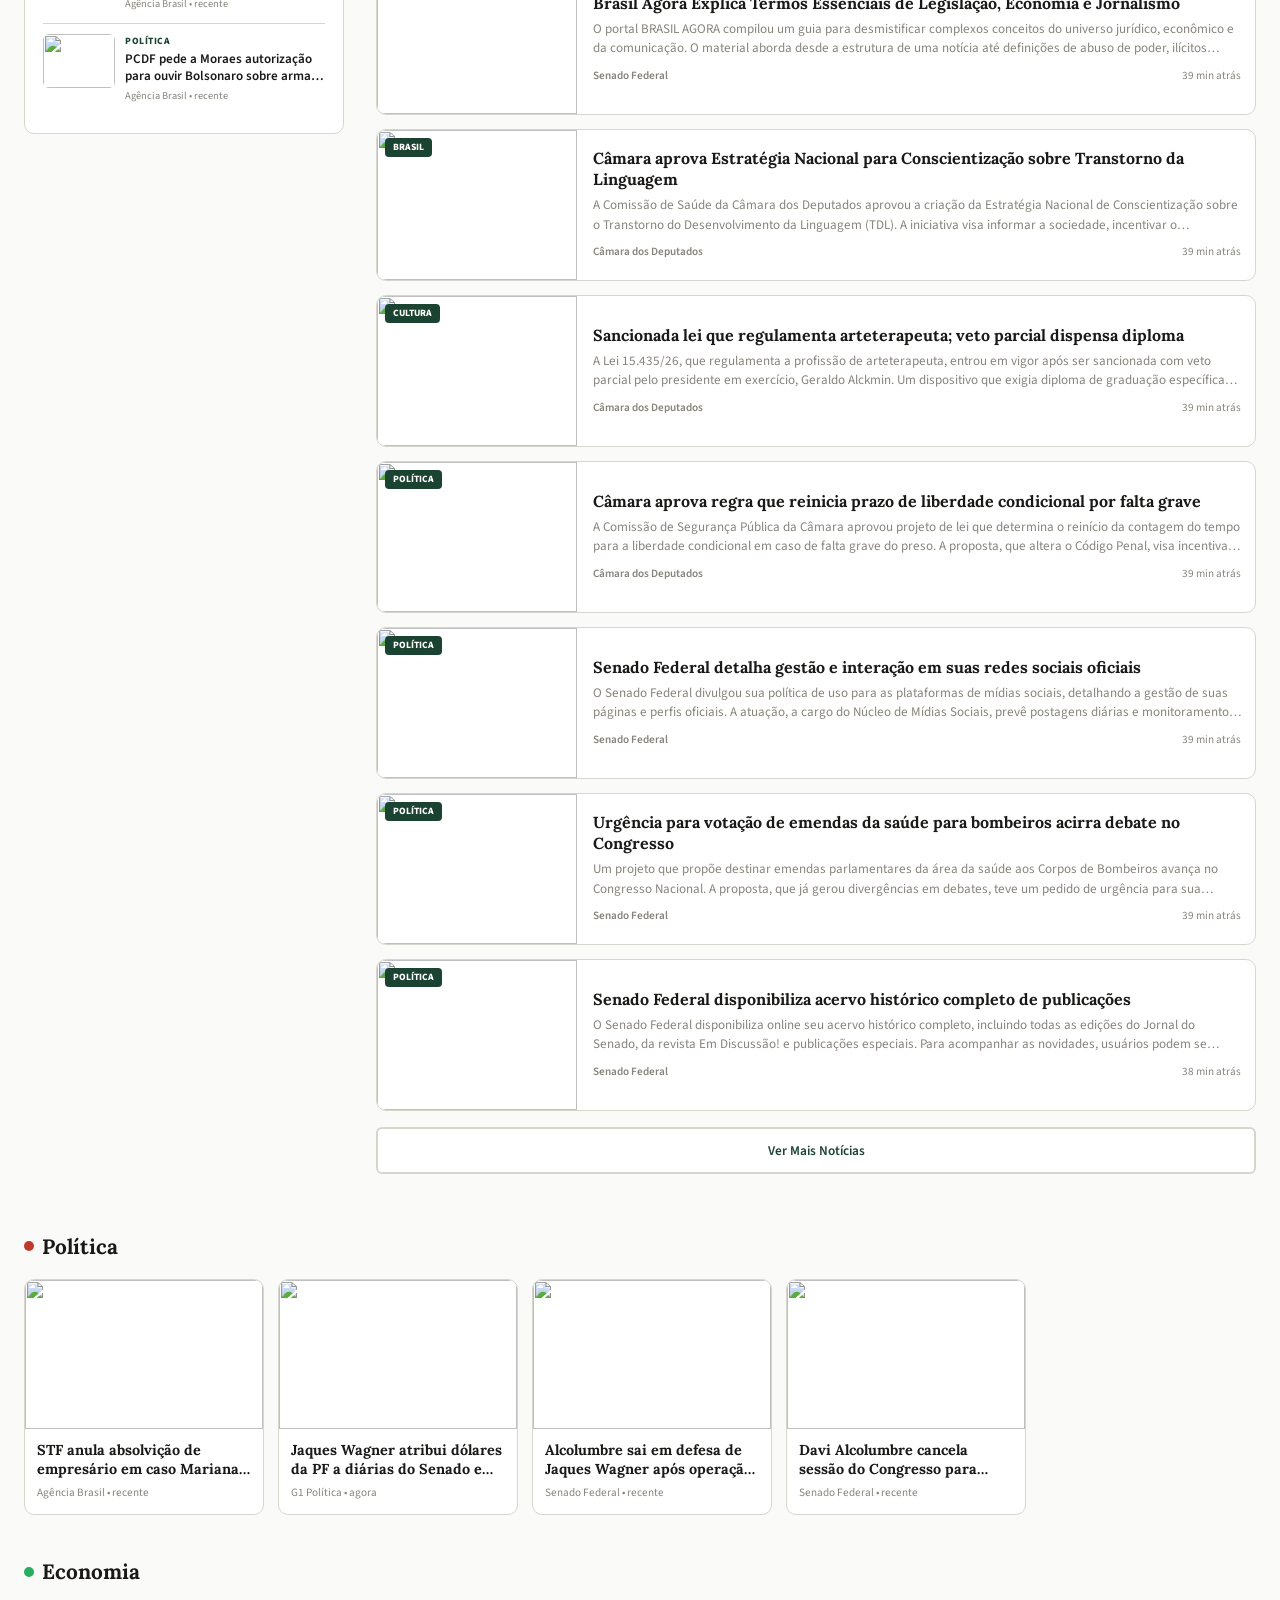
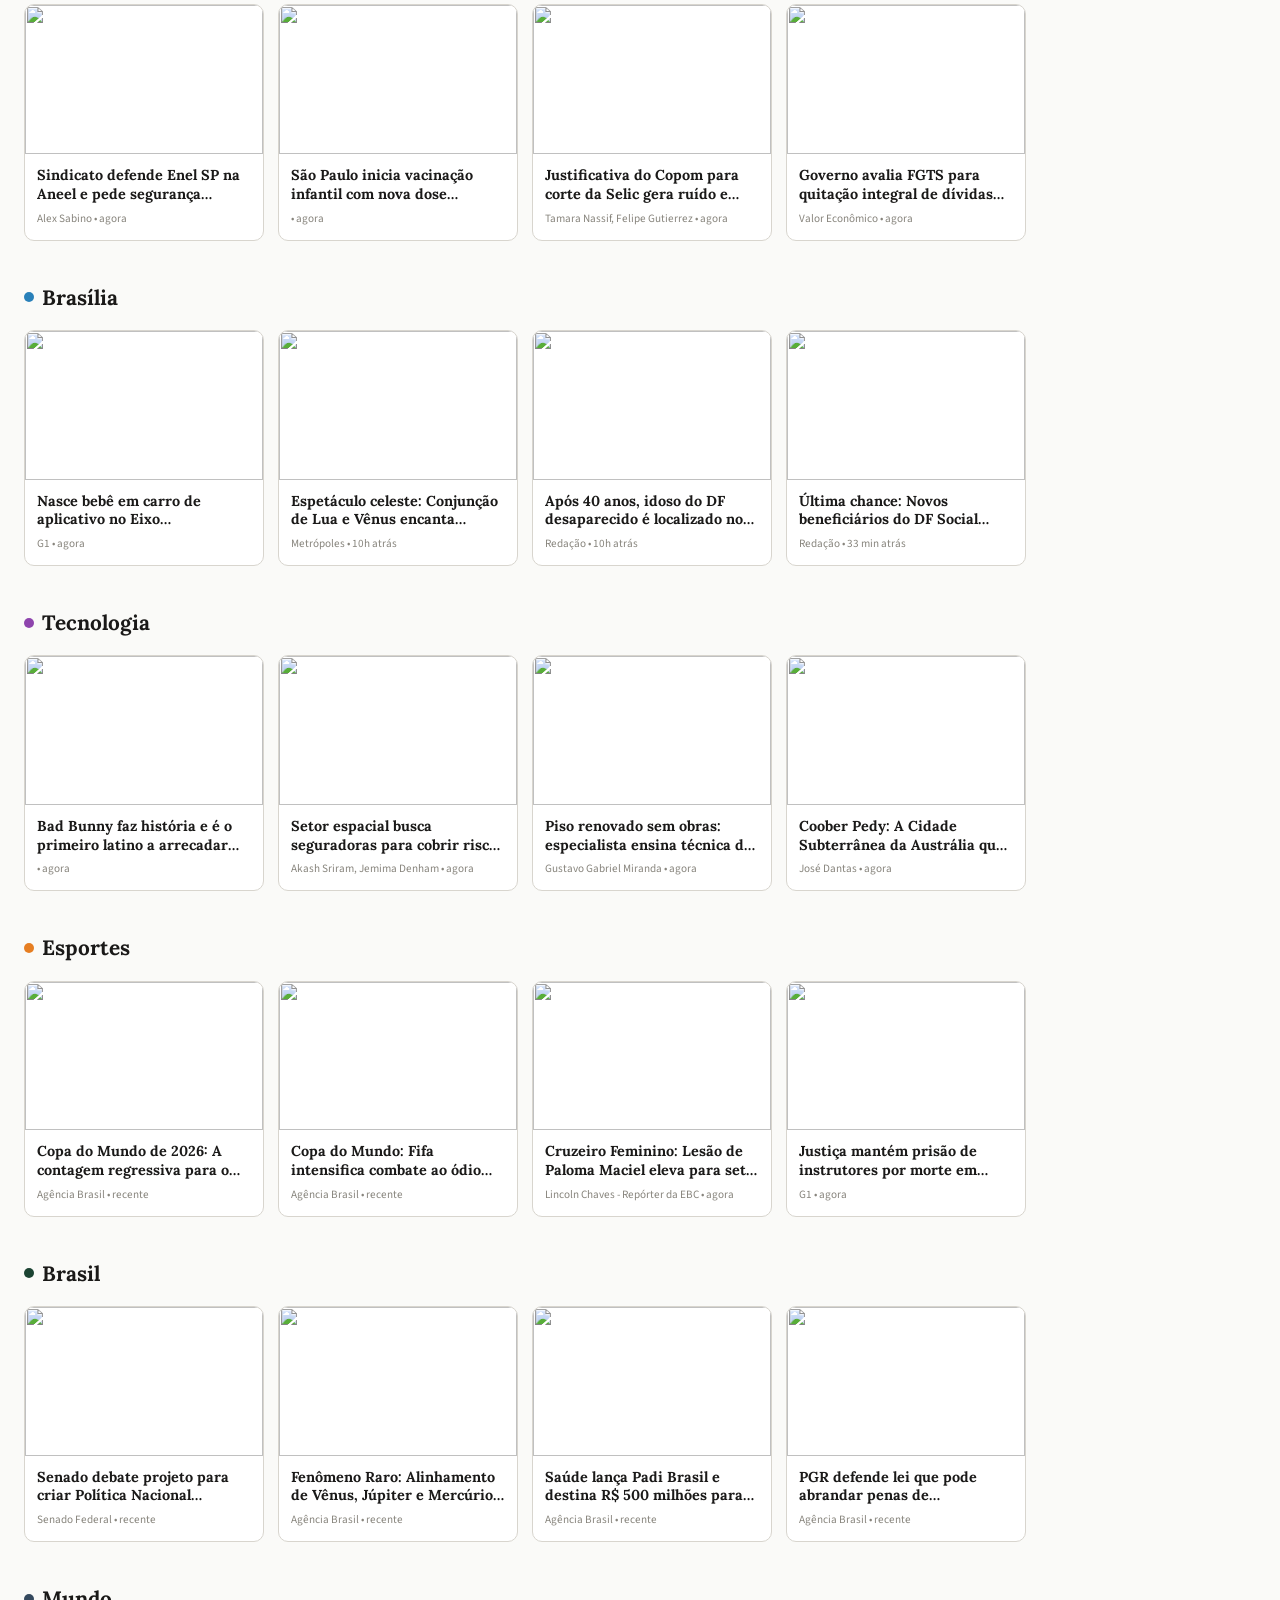
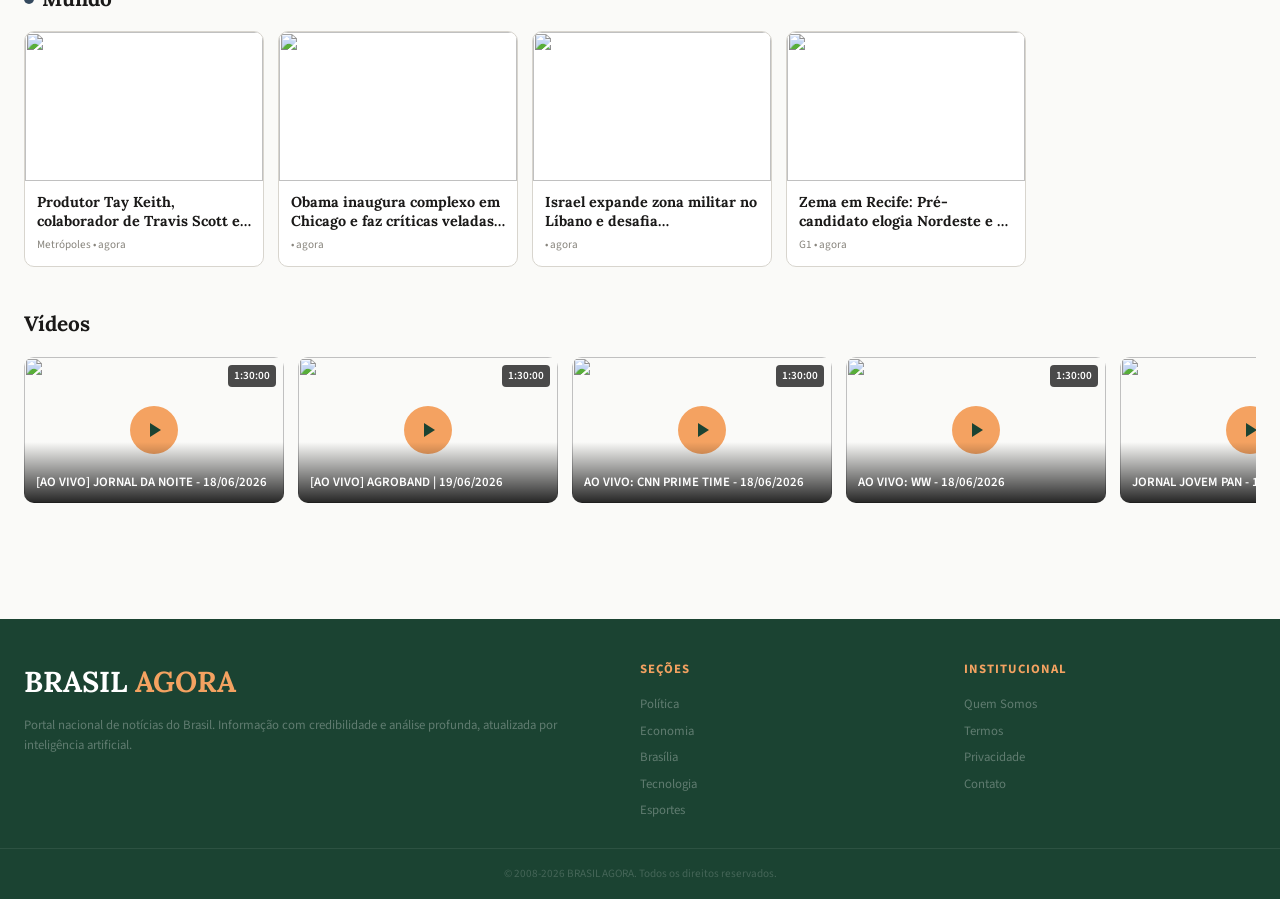
==== commit 01dc6cc2: "Atualiza ano de fundação para 2008 e expande timeline Co-Authored-By: Claude Opus 4.6 <noreply@anthr" ====
--- a/index.html
+++ b/index.html
@@ -227,7 +227,7 @@
                 <a href="sobre.html">Contato</a>
             </div>
         </div>
-        <div class="footer-bottom">&copy; 2018-2026 BRASIL AGORA. Todos os direitos reservados.</div>
+        <div class="footer-bottom">&copy; 2008-2026 BRASIL AGORA. Todos os direitos reservados.</div>
     </footer>
 
     <!-- TOAST -->
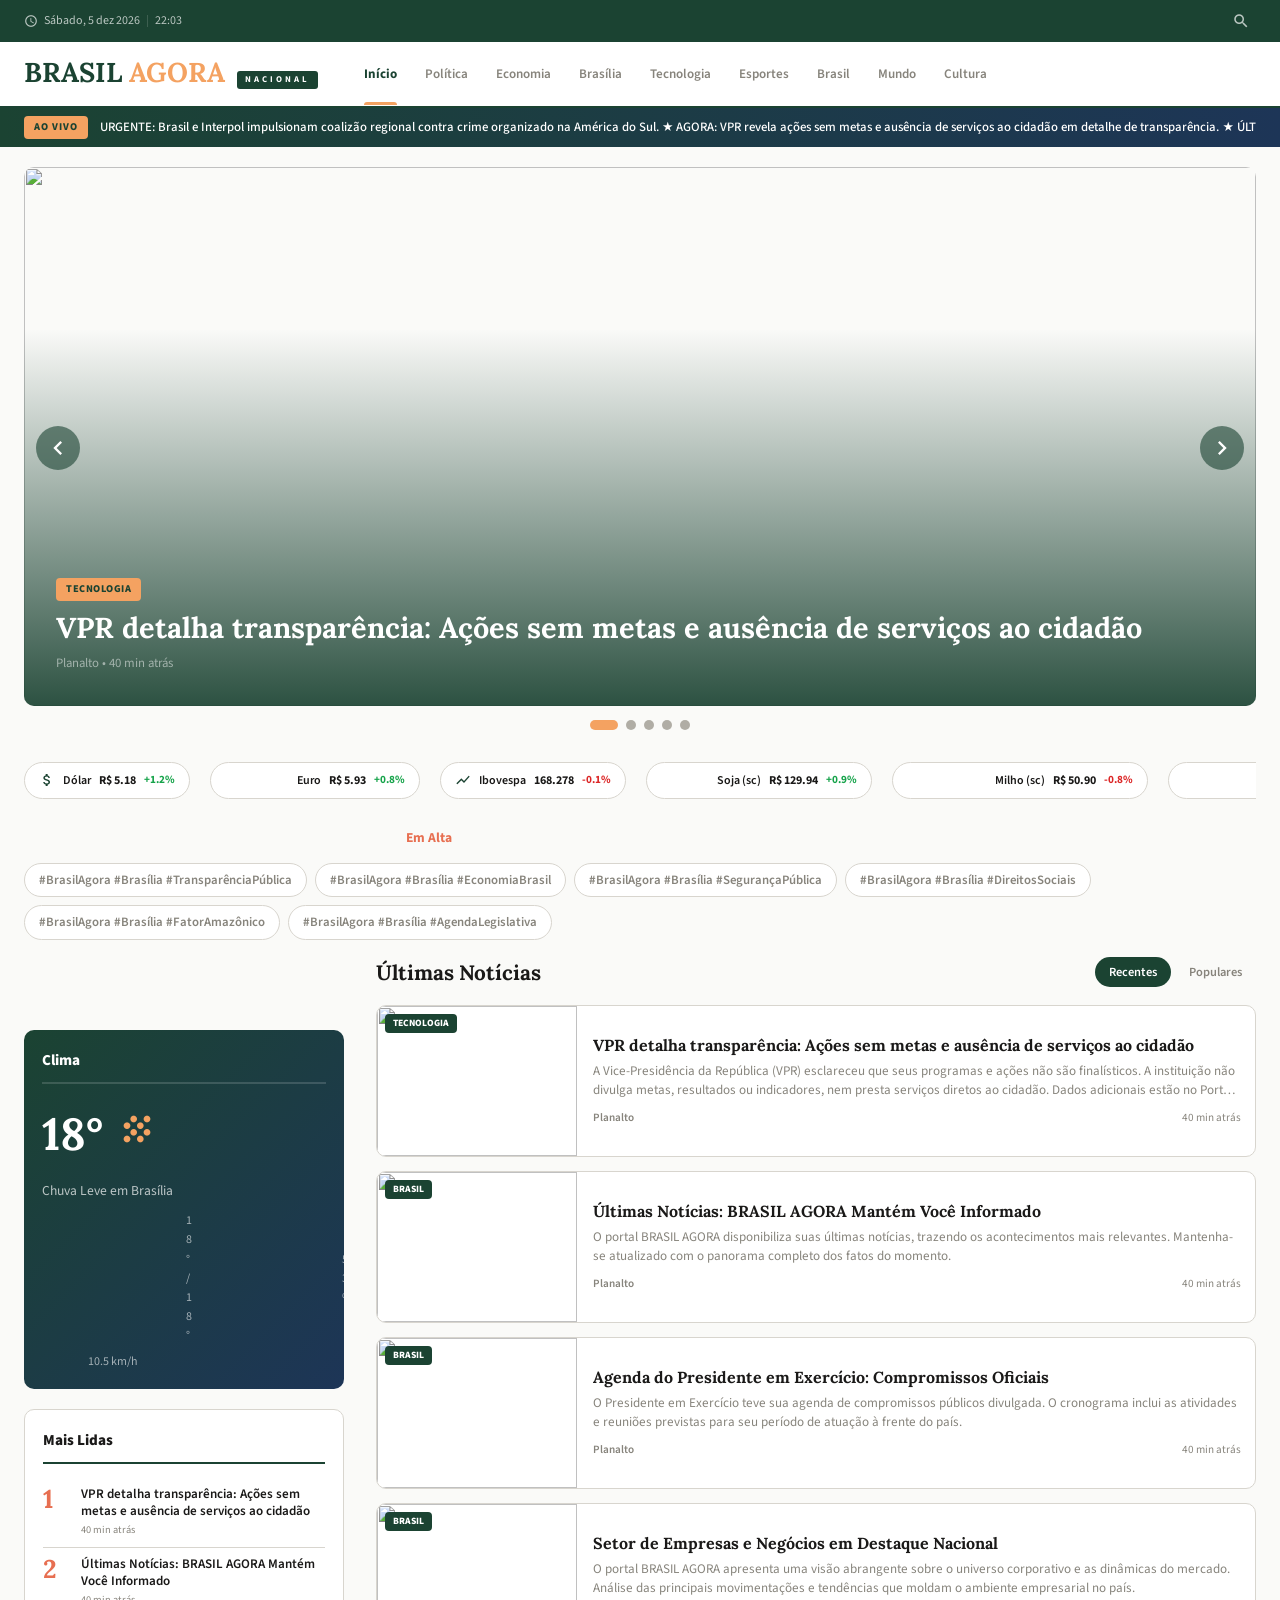
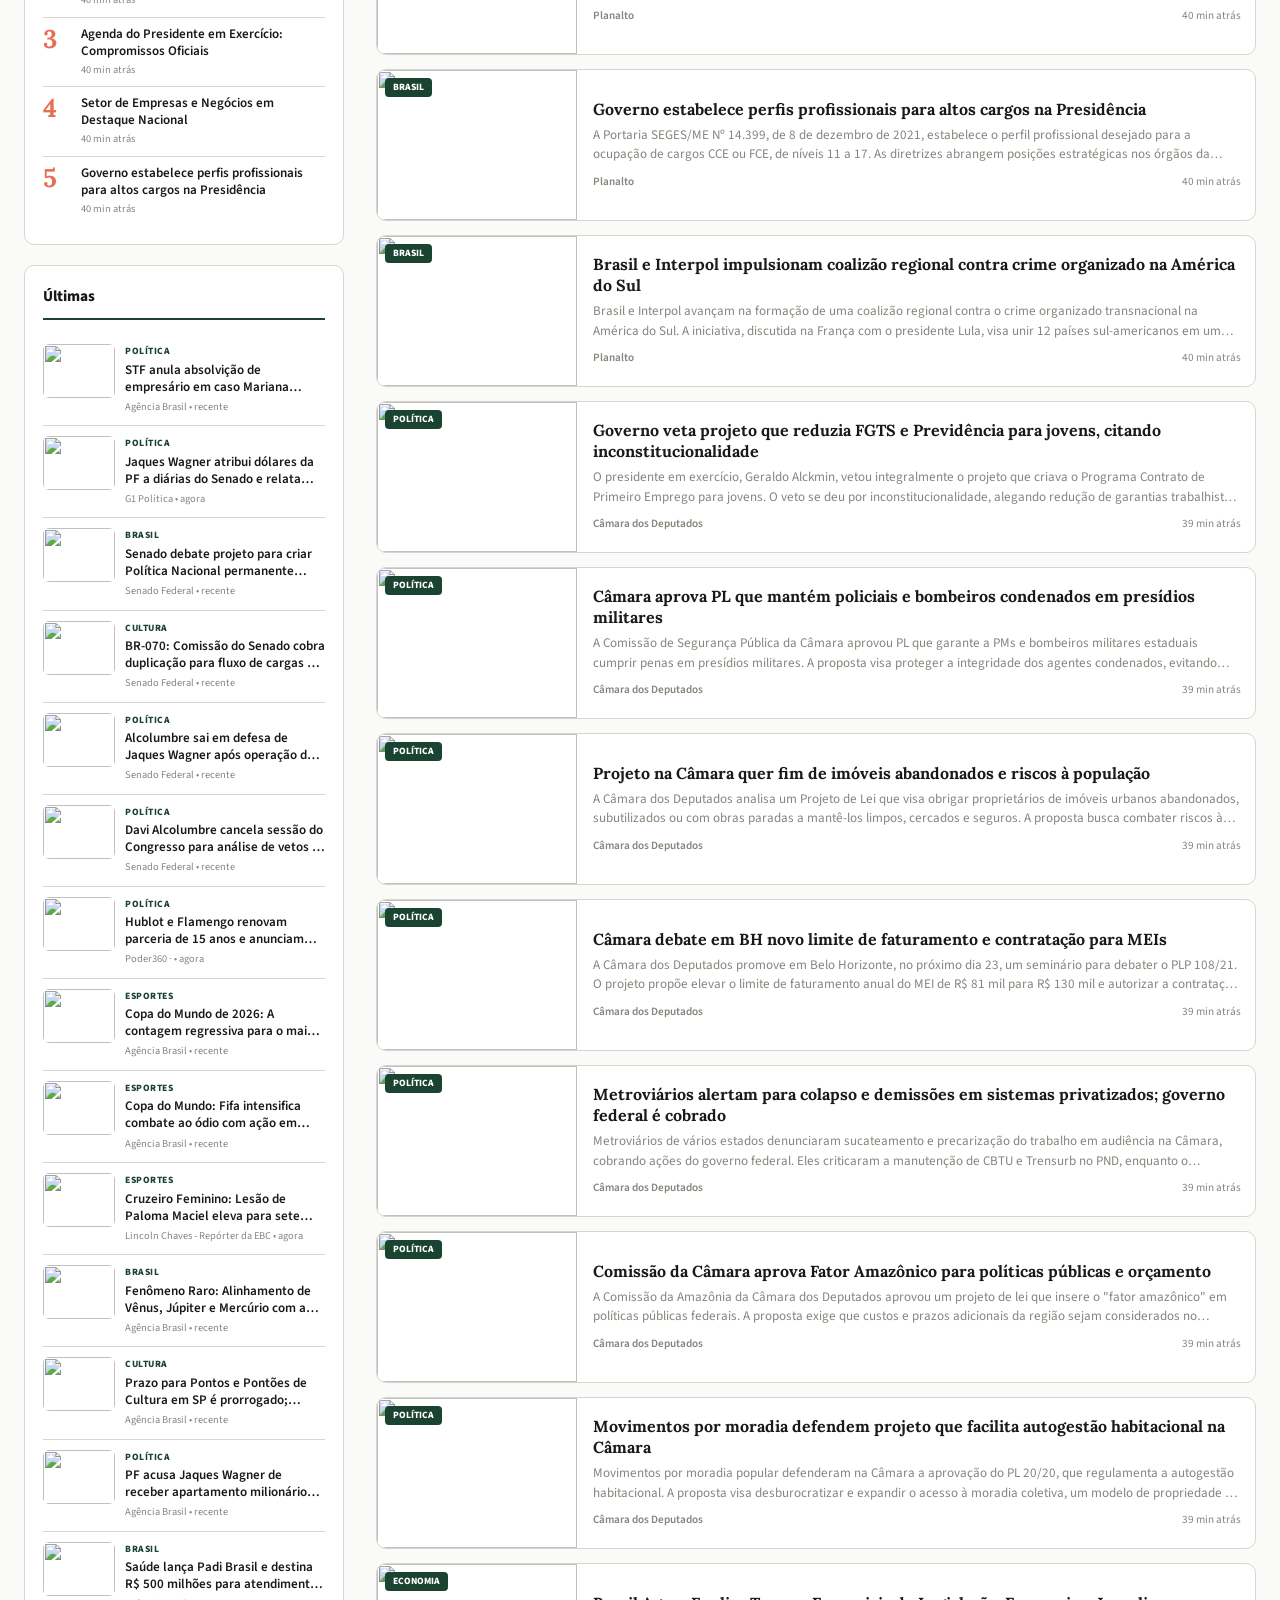
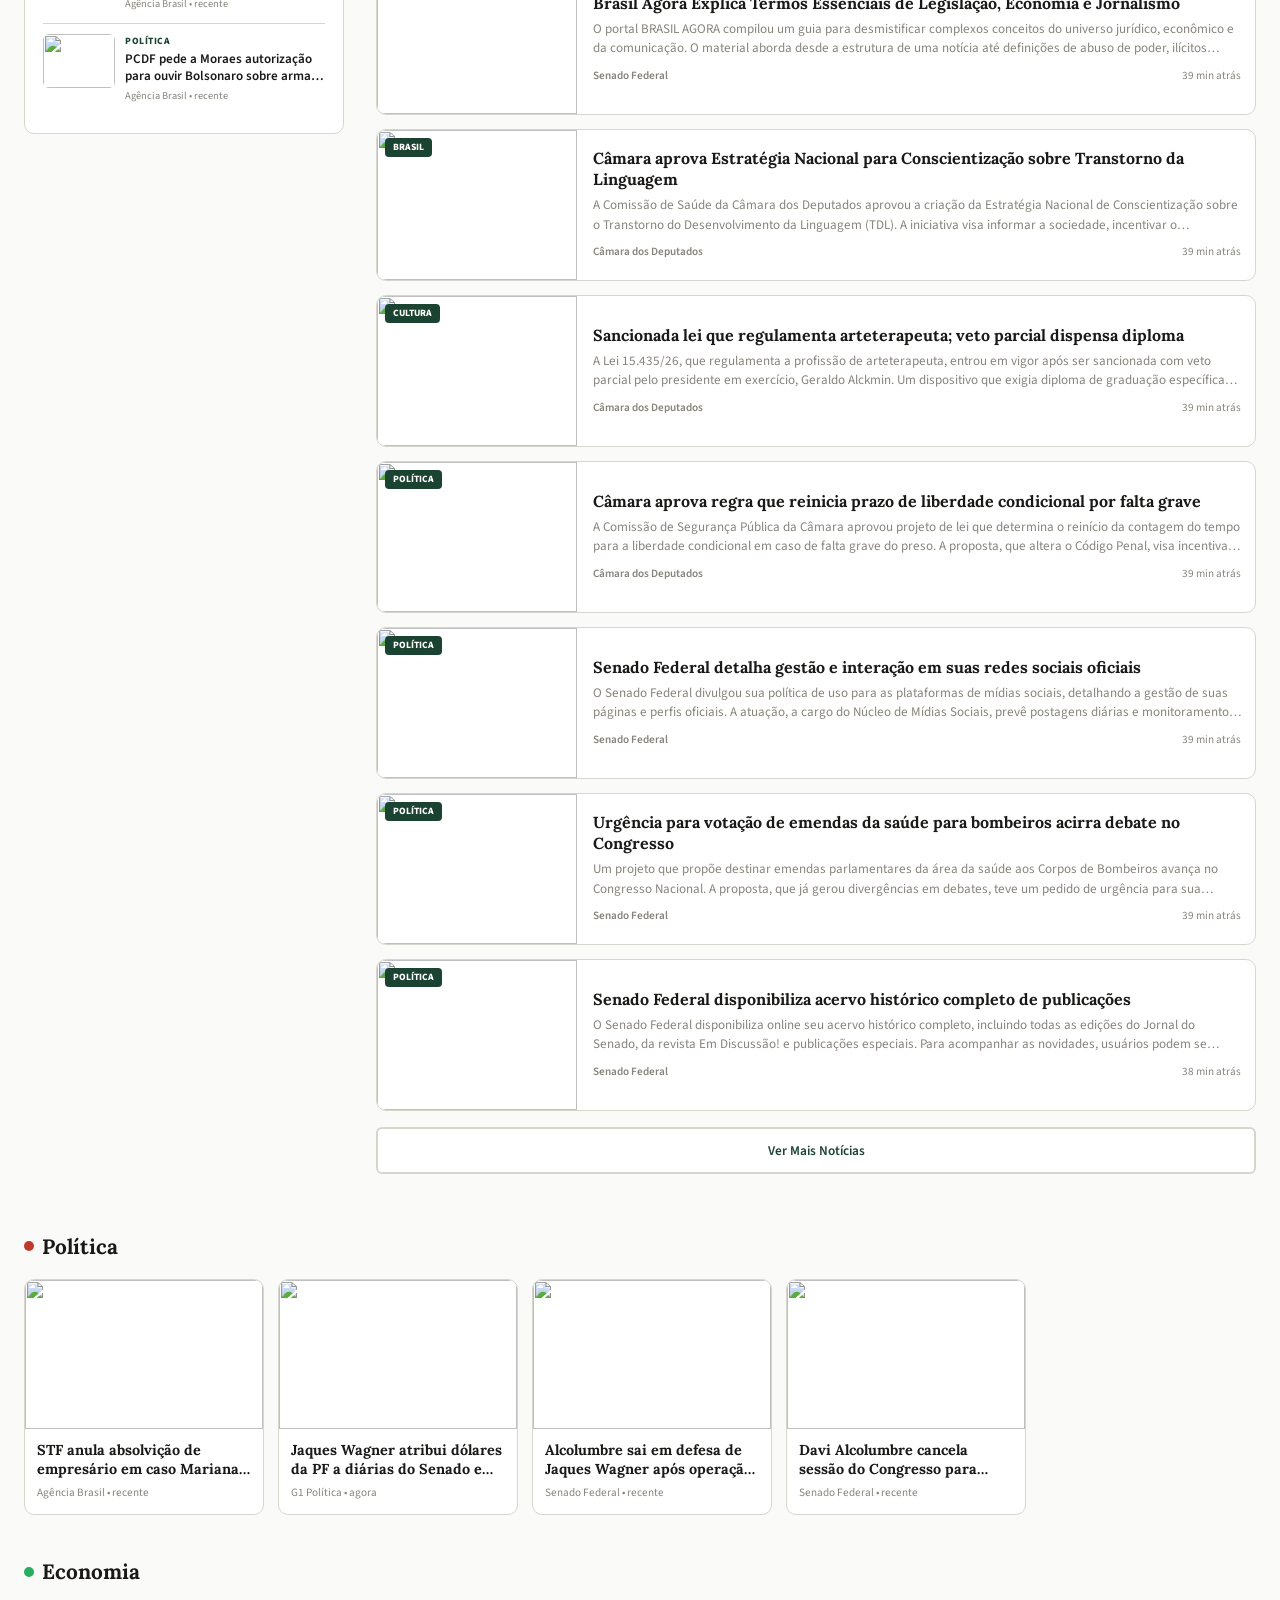
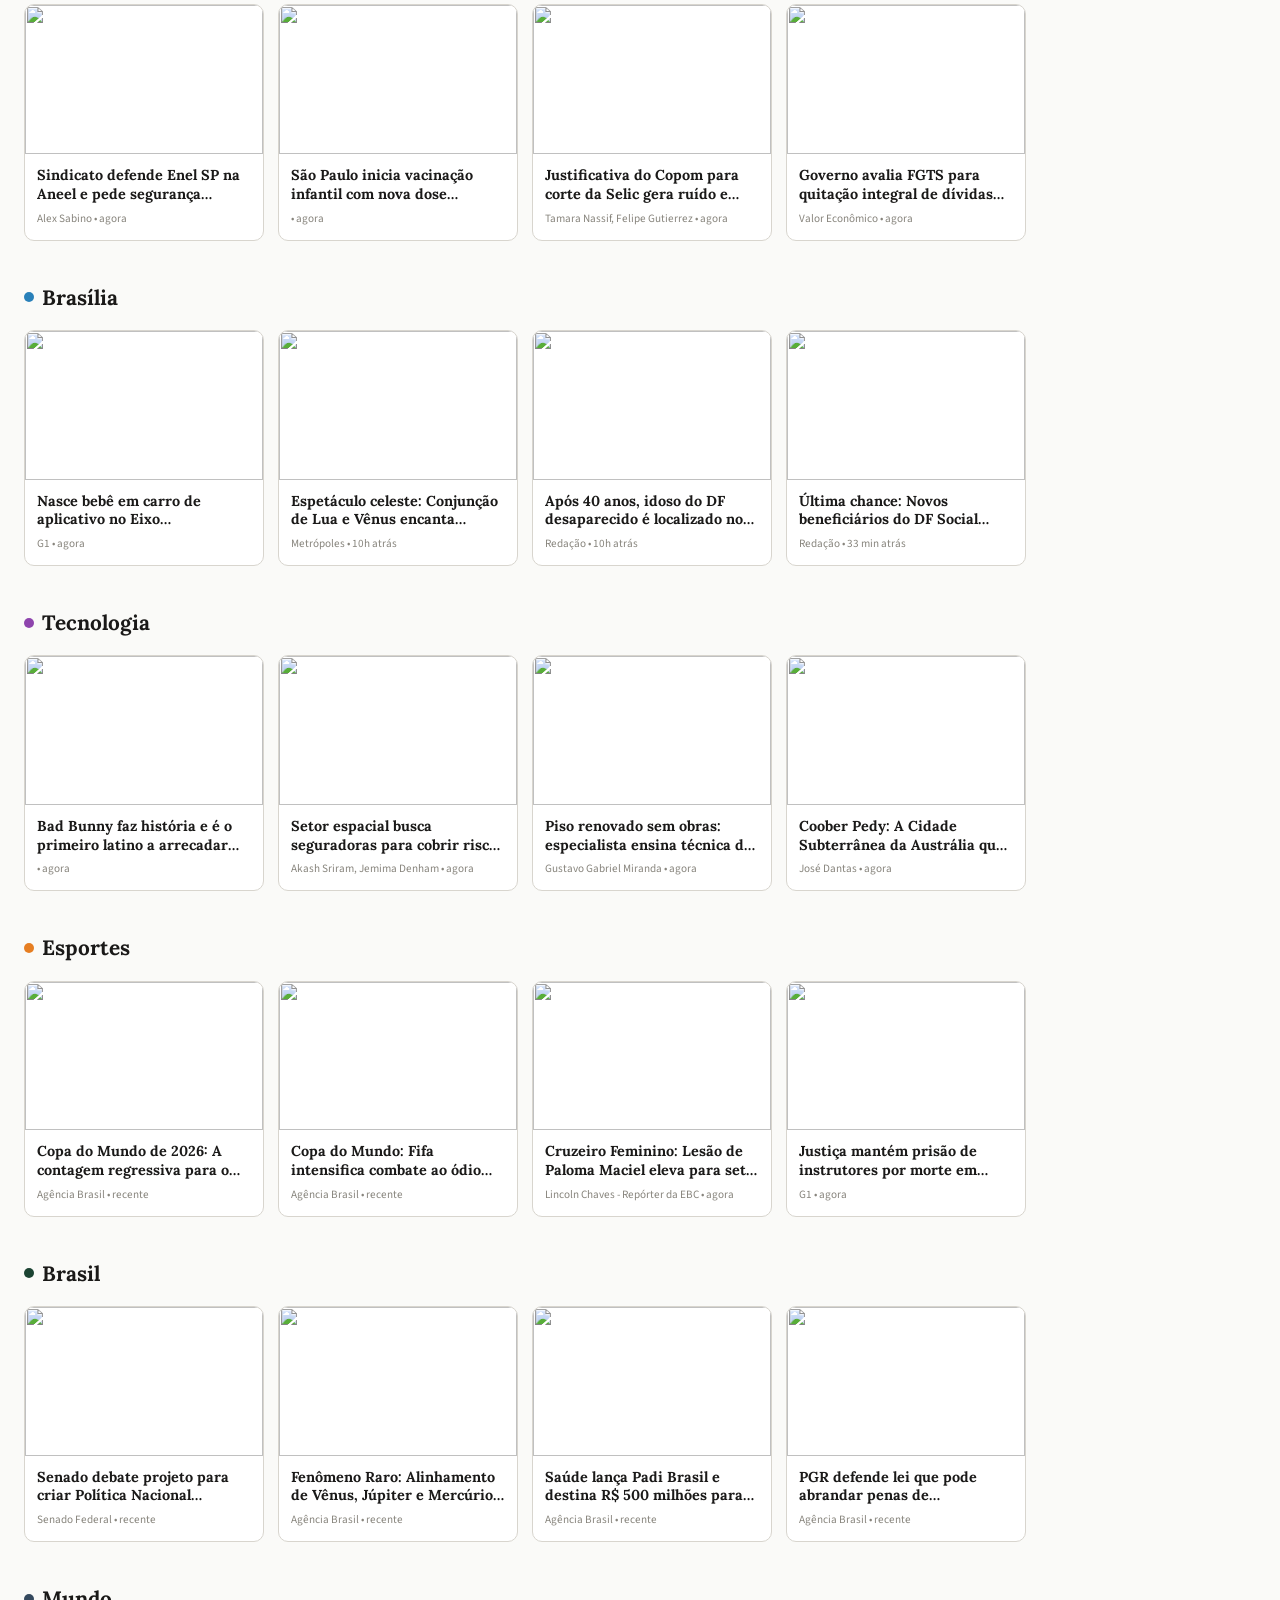
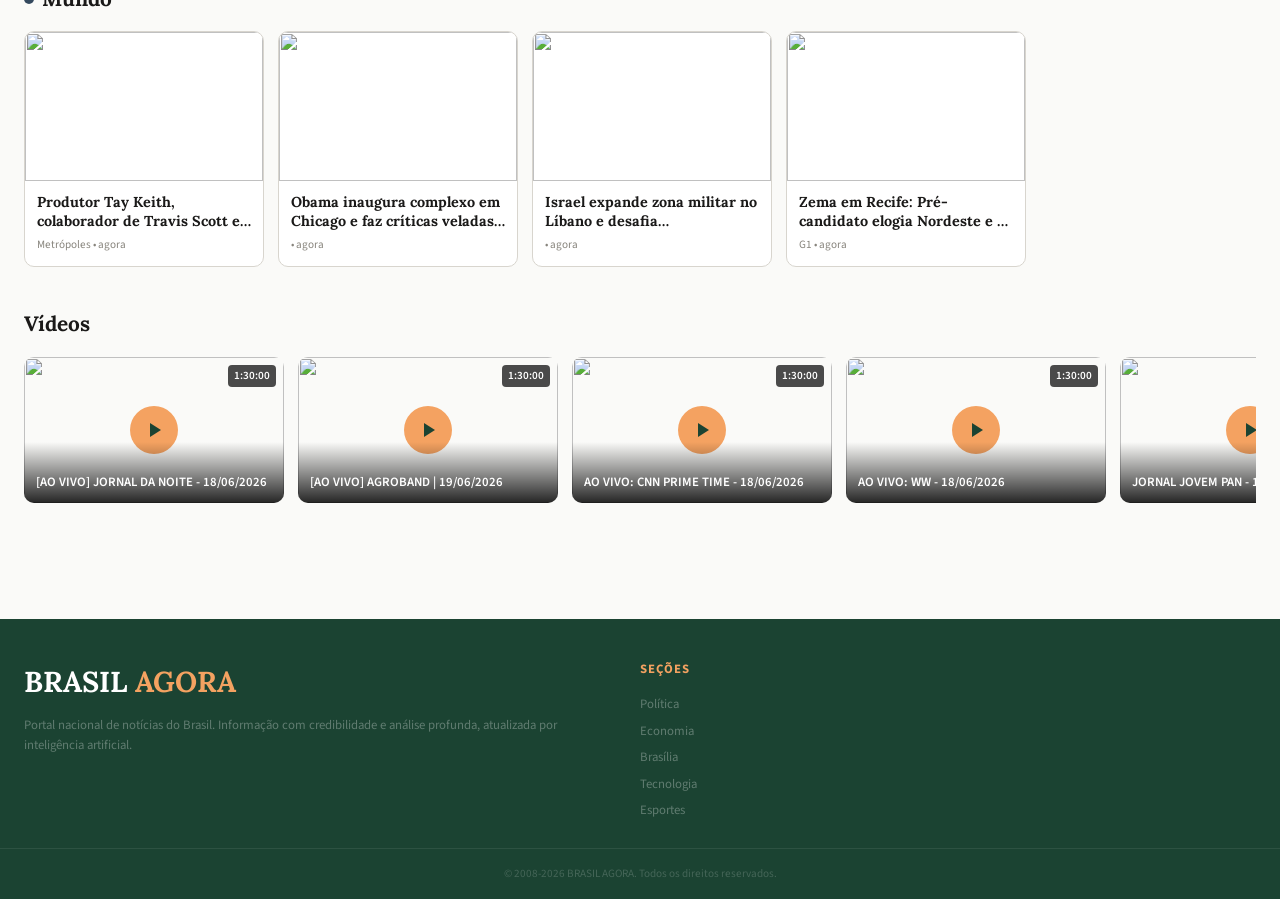
==== commit 765f9a12: "Oculta links Sobre/Quem Somos da navegação e footer Co-Authored-By: Claude Opus 4.6 <noreply@anthrop" ====
--- a/index.html
+++ b/index.html
@@ -60,7 +60,7 @@
                 <a href="#" class="nav-cat" data-category="brasil">Brasil</a>
                 <a href="#" class="nav-cat" data-category="internacional">Mundo</a>
                 <a href="#" class="nav-cat" data-category="eventos">Cultura</a>
-                <a href="sobre.html" class="nav-cat nav-sobre">Quem Somos</a>
+                <!-- <a href="sobre.html" class="nav-cat nav-sobre">Quem Somos</a> -->
             </nav>
             <button class="nav-mobile-toggle" id="nav-mobile-toggle">
                 <span class="material-icons">menu</span>
@@ -219,13 +219,13 @@
                 <a href="#" data-category="tecnologia">Tecnologia</a>
                 <a href="#" data-category="esportes">Esportes</a>
             </div>
-            <div class="footer-col">
+            <!-- <div class="footer-col">
                 <h4>Institucional</h4>
                 <a href="sobre.html">Quem Somos</a>
                 <a href="sobre.html">Termos</a>
                 <a href="sobre.html">Privacidade</a>
                 <a href="sobre.html">Contato</a>
-            </div>
+            </div> -->
         </div>
         <div class="footer-bottom">&copy; 2008-2026 BRASIL AGORA. Todos os direitos reservados.</div>
     </footer>
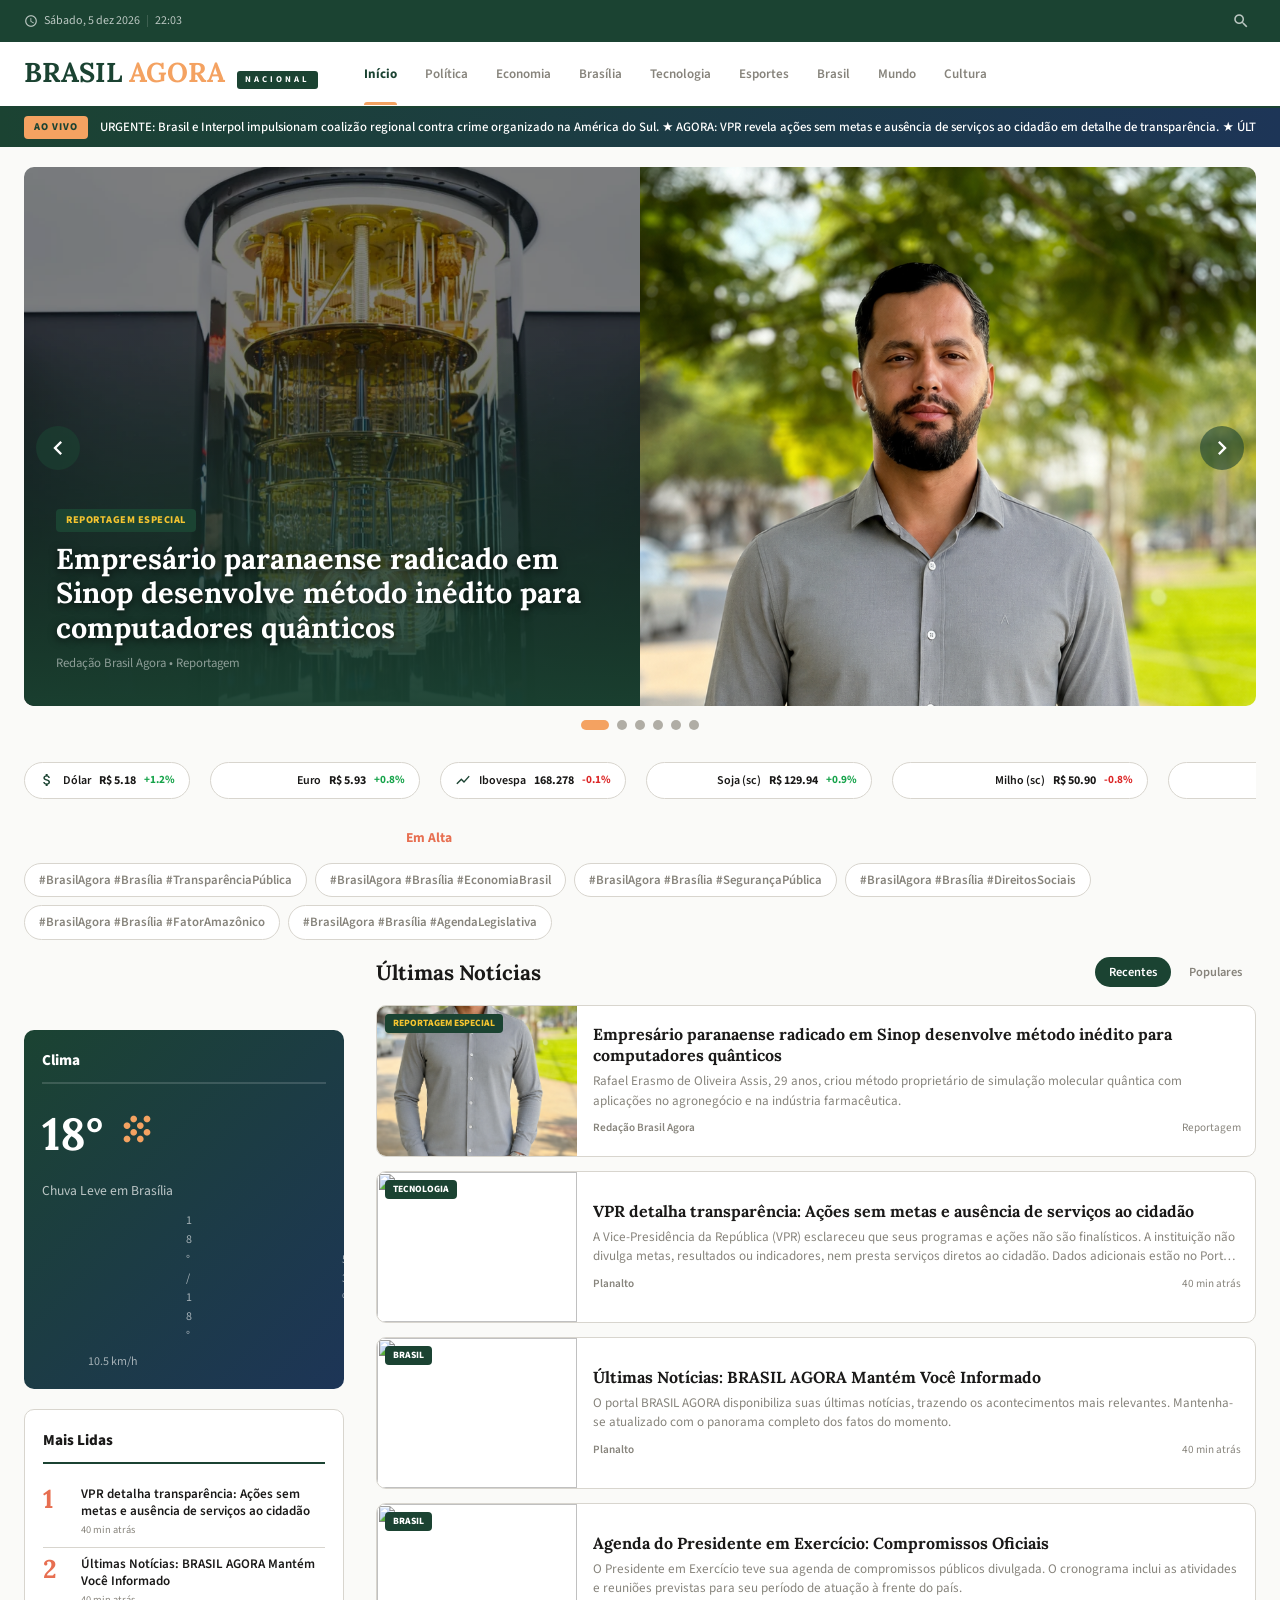
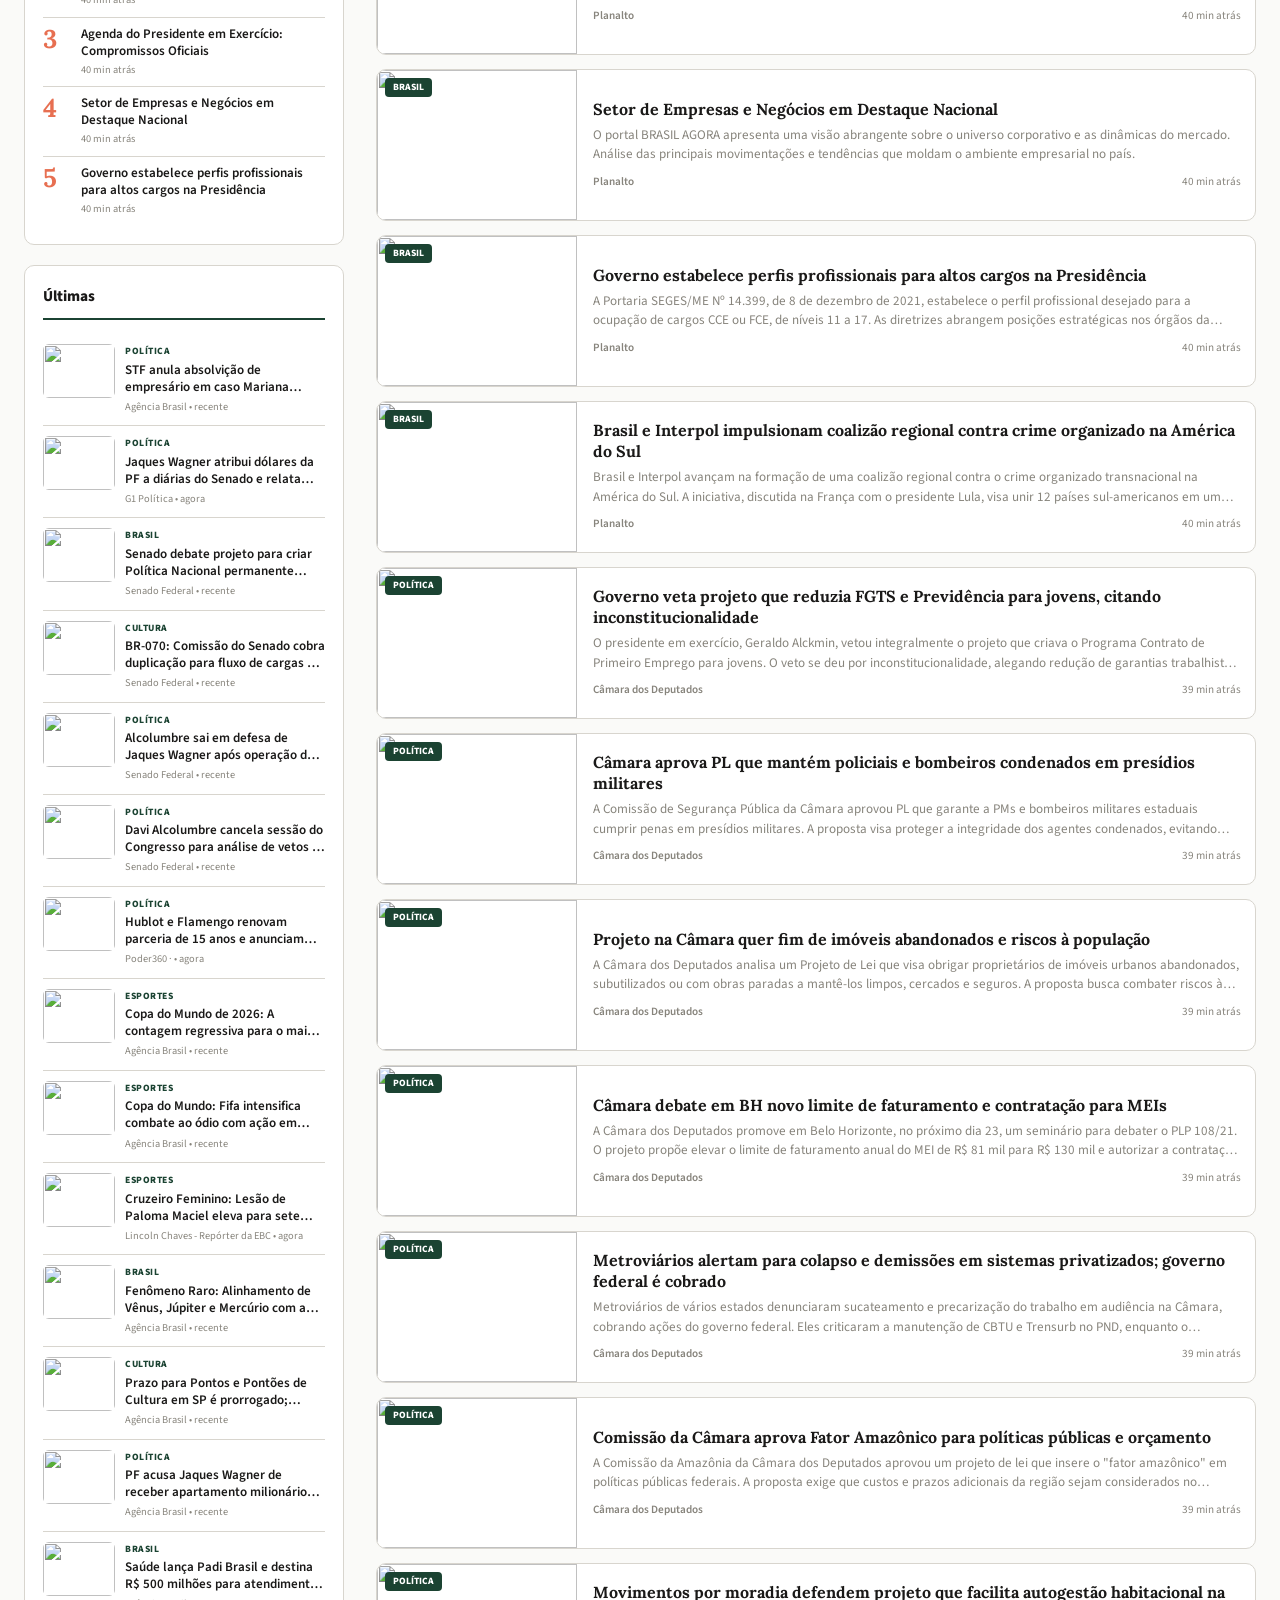
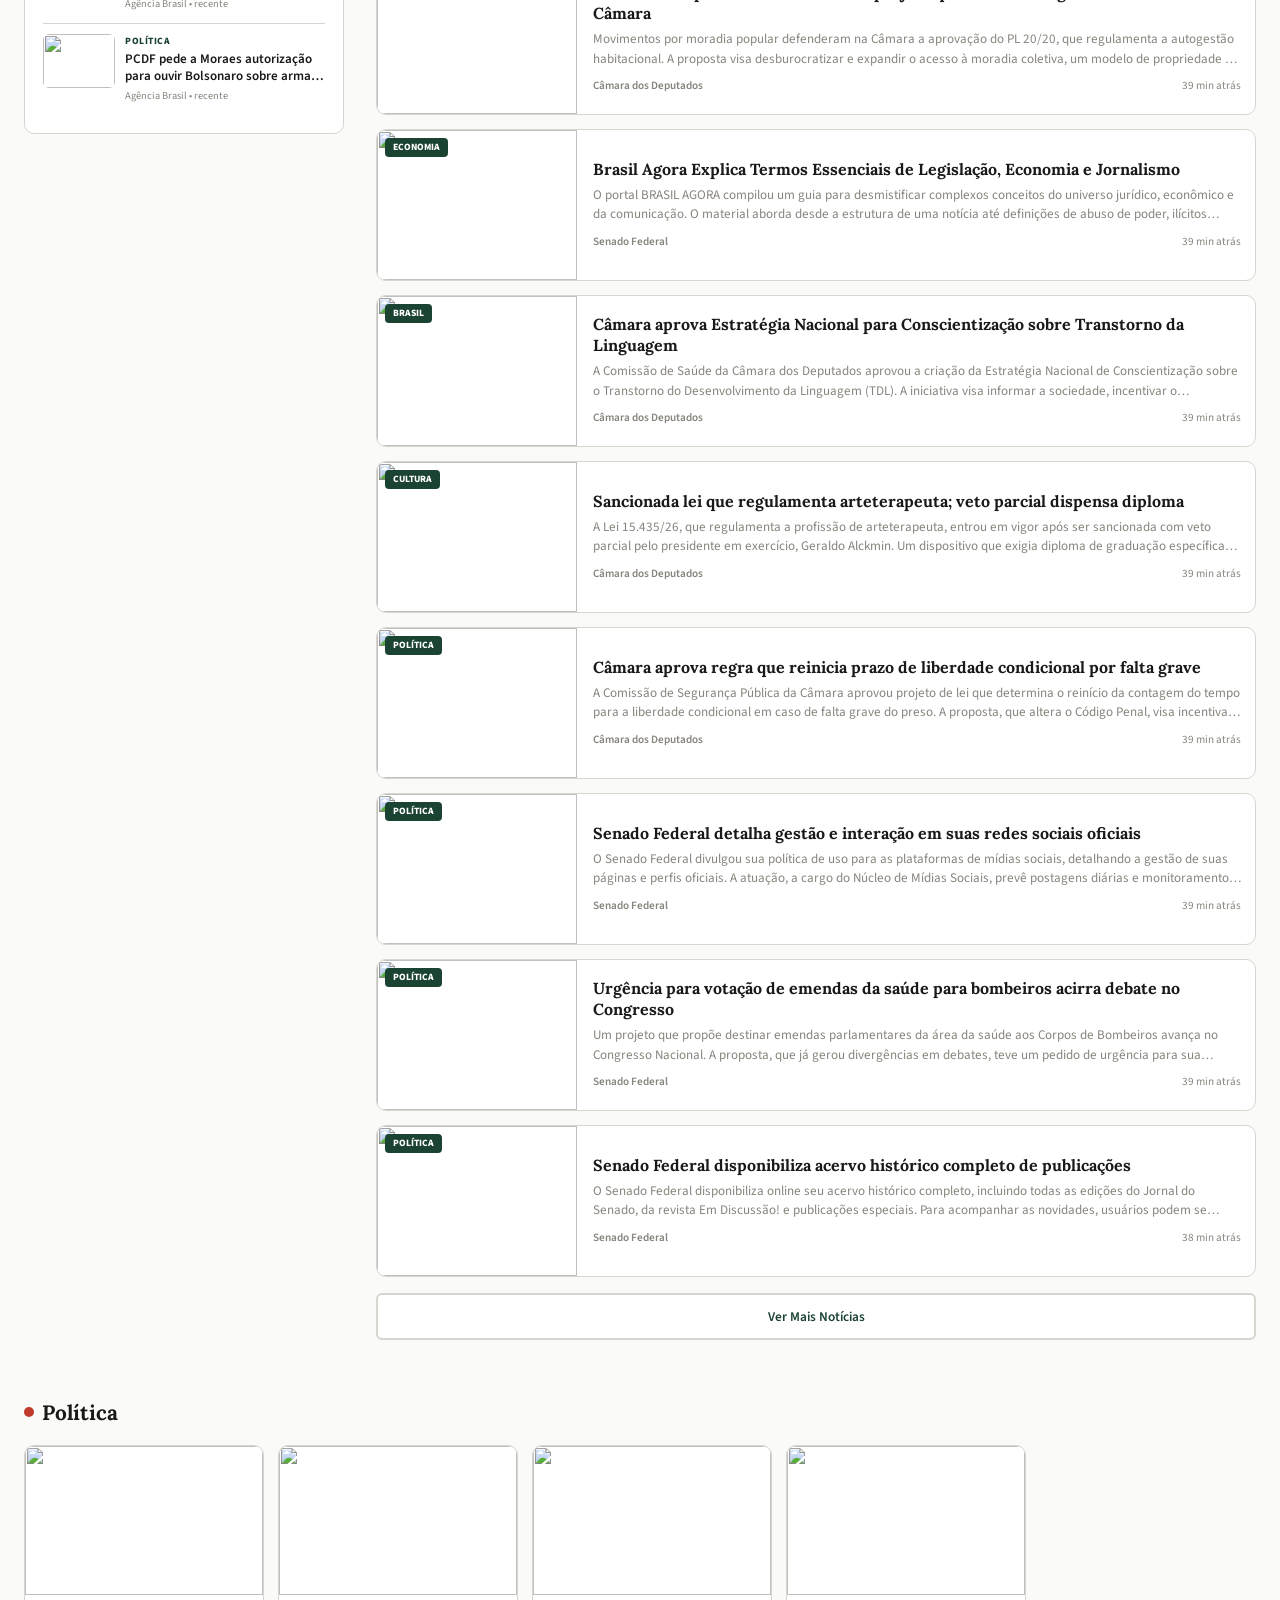
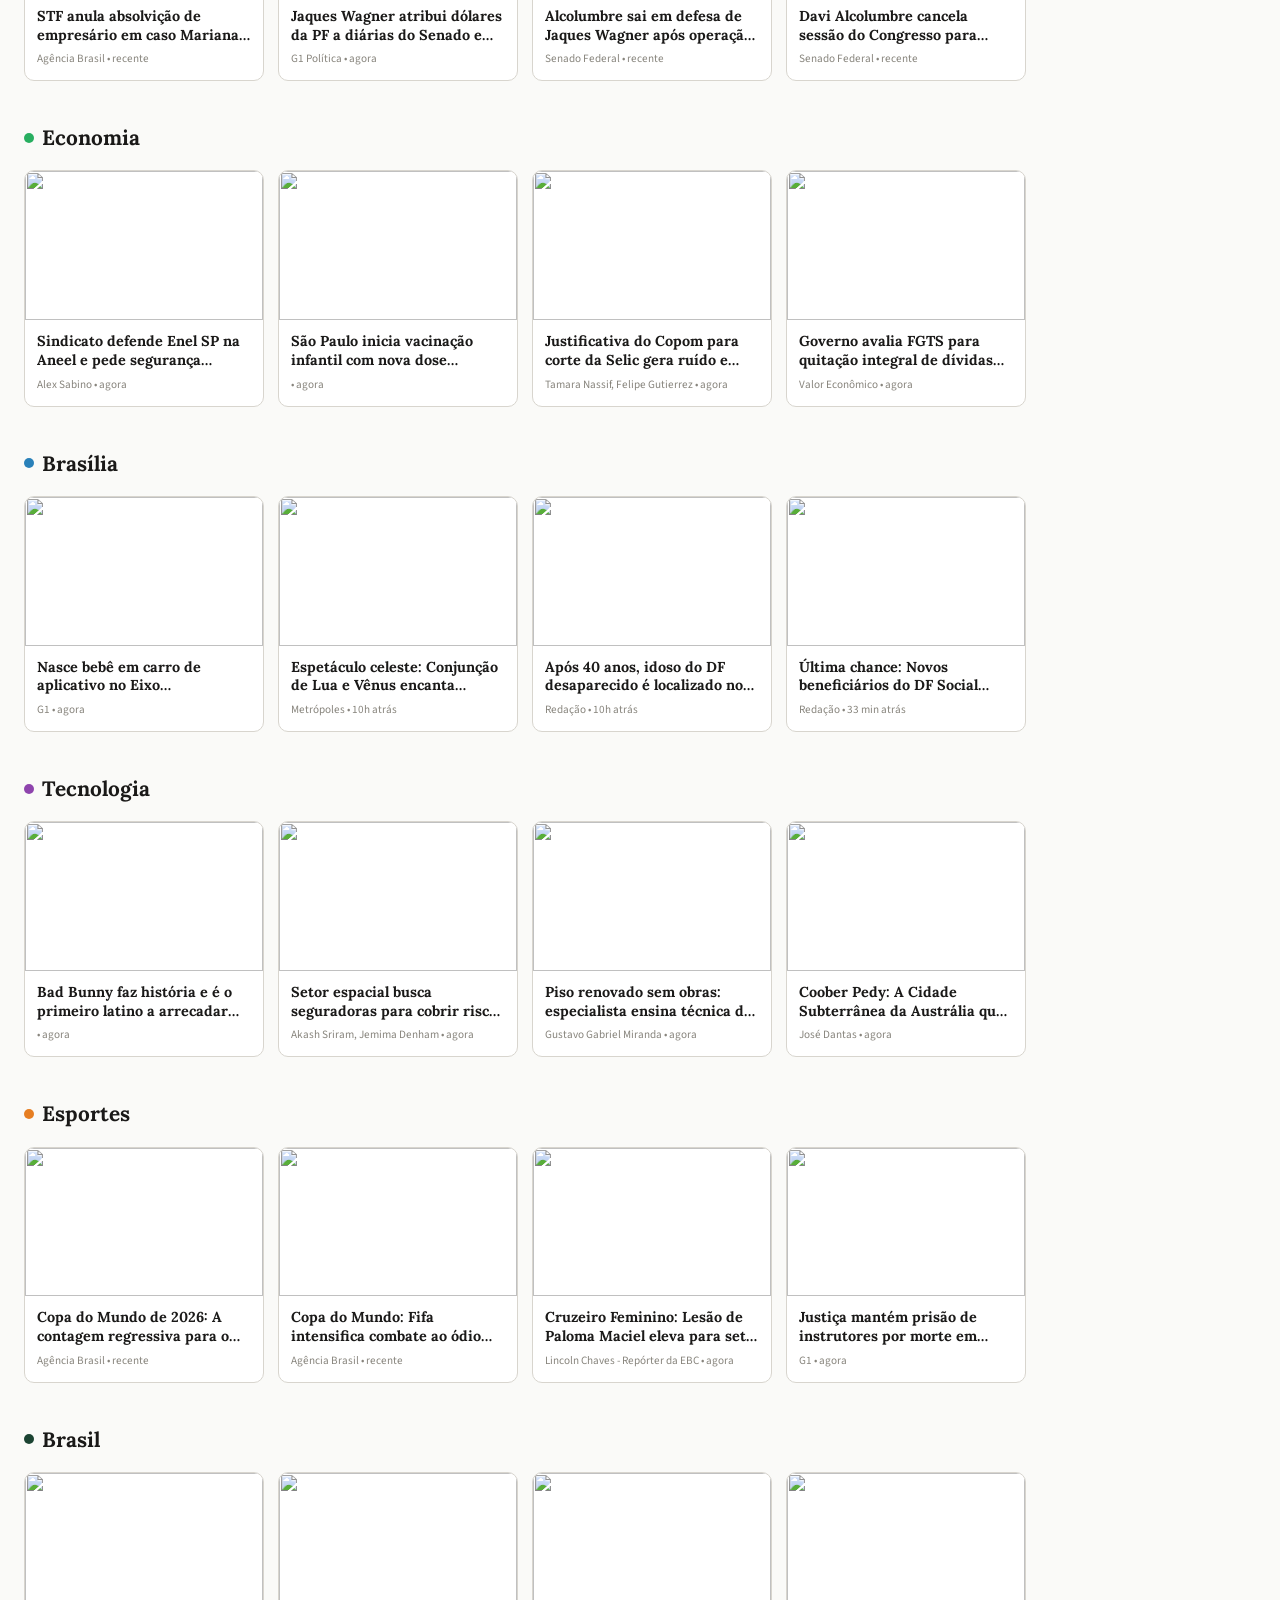
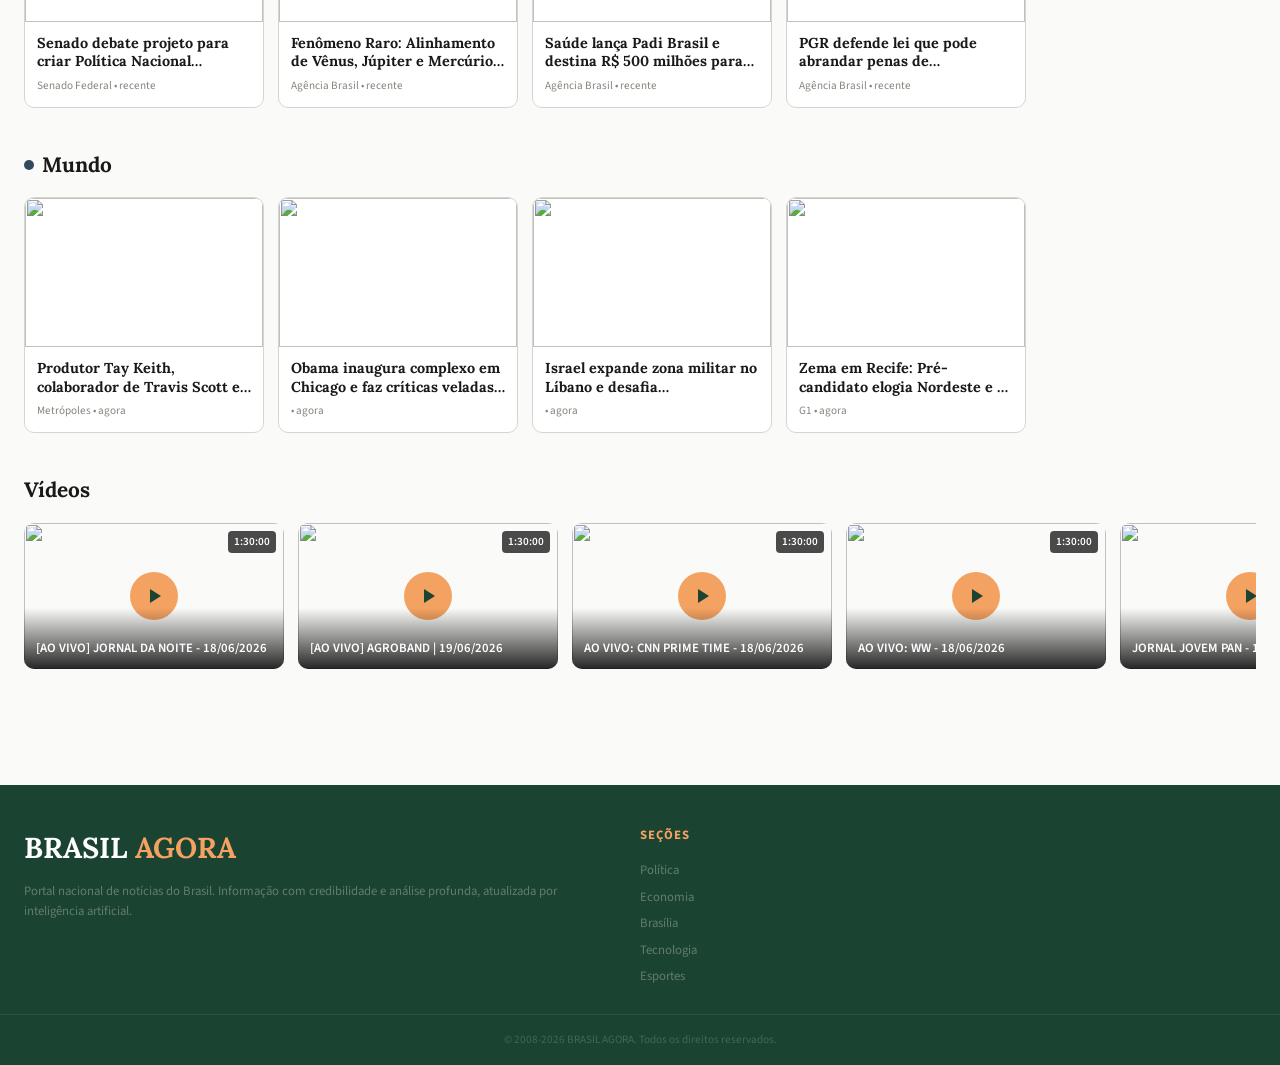
==== commit 5318233d: "Add Google Search Console verification meta tag Co-Authored-By: Claude Opus 4.6 <noreply@anthropic.c" ====
--- a/index.html
+++ b/index.html
@@ -3,6 +3,7 @@
 <head>
     <meta charset="UTF-8">
     <meta name="viewport" content="width=device-width, initial-scale=1.0">
+    <meta name="google-site-verification" content="Cx4XToRgKDte9BDShxW9Scnrfhb16wpt_zsJ5hvM4pw" />
     <title>BRASIL AGORA — Portal Nacional de Notícias</title>
     <meta name="description" content="BRASIL AGORA - O portal de notícias mais completo do Brasil. Informação em tempo real de Brasília e todo o país.">
 
--- a/css/style.css
+++ b/css/style.css
@@ -161,6 +161,33 @@
 .hero-slide-badge { display: inline-block; background: var(--amber); color: var(--green); padding: 3px 10px; border-radius: 4px; font-size: 0.65rem; font-weight: 800; text-transform: uppercase; letter-spacing: 0.5px; margin-bottom: 10px; width: fit-content; }
 .hero-slide-title { color: white; font-family: var(--font-display); font-size: 1.8rem; font-weight: 700; line-height: 1.2; margin-bottom: 8px; }
 .hero-slide-meta { color: rgba(255,255,255,0.5); font-size: 0.8rem; }
+
+/* Slide Reportagem Especial */
+.hero-slide-rep .hero-rep-split { position: relative; width: 100%; height: 100%; display: flex; }
+.hero-slide-rep > img { display: none; }
+.hero-rep-left { width: 50%; height: 100%; overflow: hidden; }
+.hero-rep-left img { width: 100%; height: 100%; object-fit: cover; filter: brightness(0.5); }
+.hero-rep-right { width: 50%; height: 100%; overflow: hidden; }
+.hero-rep-right img { width: 100%; height: 100%; object-fit: cover; object-position: top center; }
+.hero-rep-overlay {
+    position: absolute; bottom: 0; left: 0; width: 50%; height: 100%;
+    display: flex; flex-direction: column; justify-content: flex-end; padding: 32px;
+    background: linear-gradient(transparent 30%, rgba(27,67,50,0.92));
+}
+.hero-rep-overlay .hero-slide-title { color: #fff; text-shadow: 0 2px 8px rgba(0,0,0,0.7); }
+@media (max-width: 768px) {
+    .hero-rep-left { width: 40%; }
+    .hero-rep-right { width: 60%; }
+    .hero-rep-overlay { width: 100%; padding: 20px 16px; }
+    .hero-rep-overlay .hero-slide-title { font-size: 1rem; }
+    .hero-rep-overlay .hero-slide-meta { display: none; }
+}
+@media (max-width: 480px) {
+    .hero-rep-left { width: 35%; }
+    .hero-rep-right { width: 65%; }
+    .hero-rep-overlay .hero-slide-title { font-size: 0.9rem; }
+}
+
 .hero-arrow {
     position: absolute; top: 50%; transform: translateY(-50%);
     background: rgba(27,67,50,0.6); color: white; border: none; border-radius: 50%;
